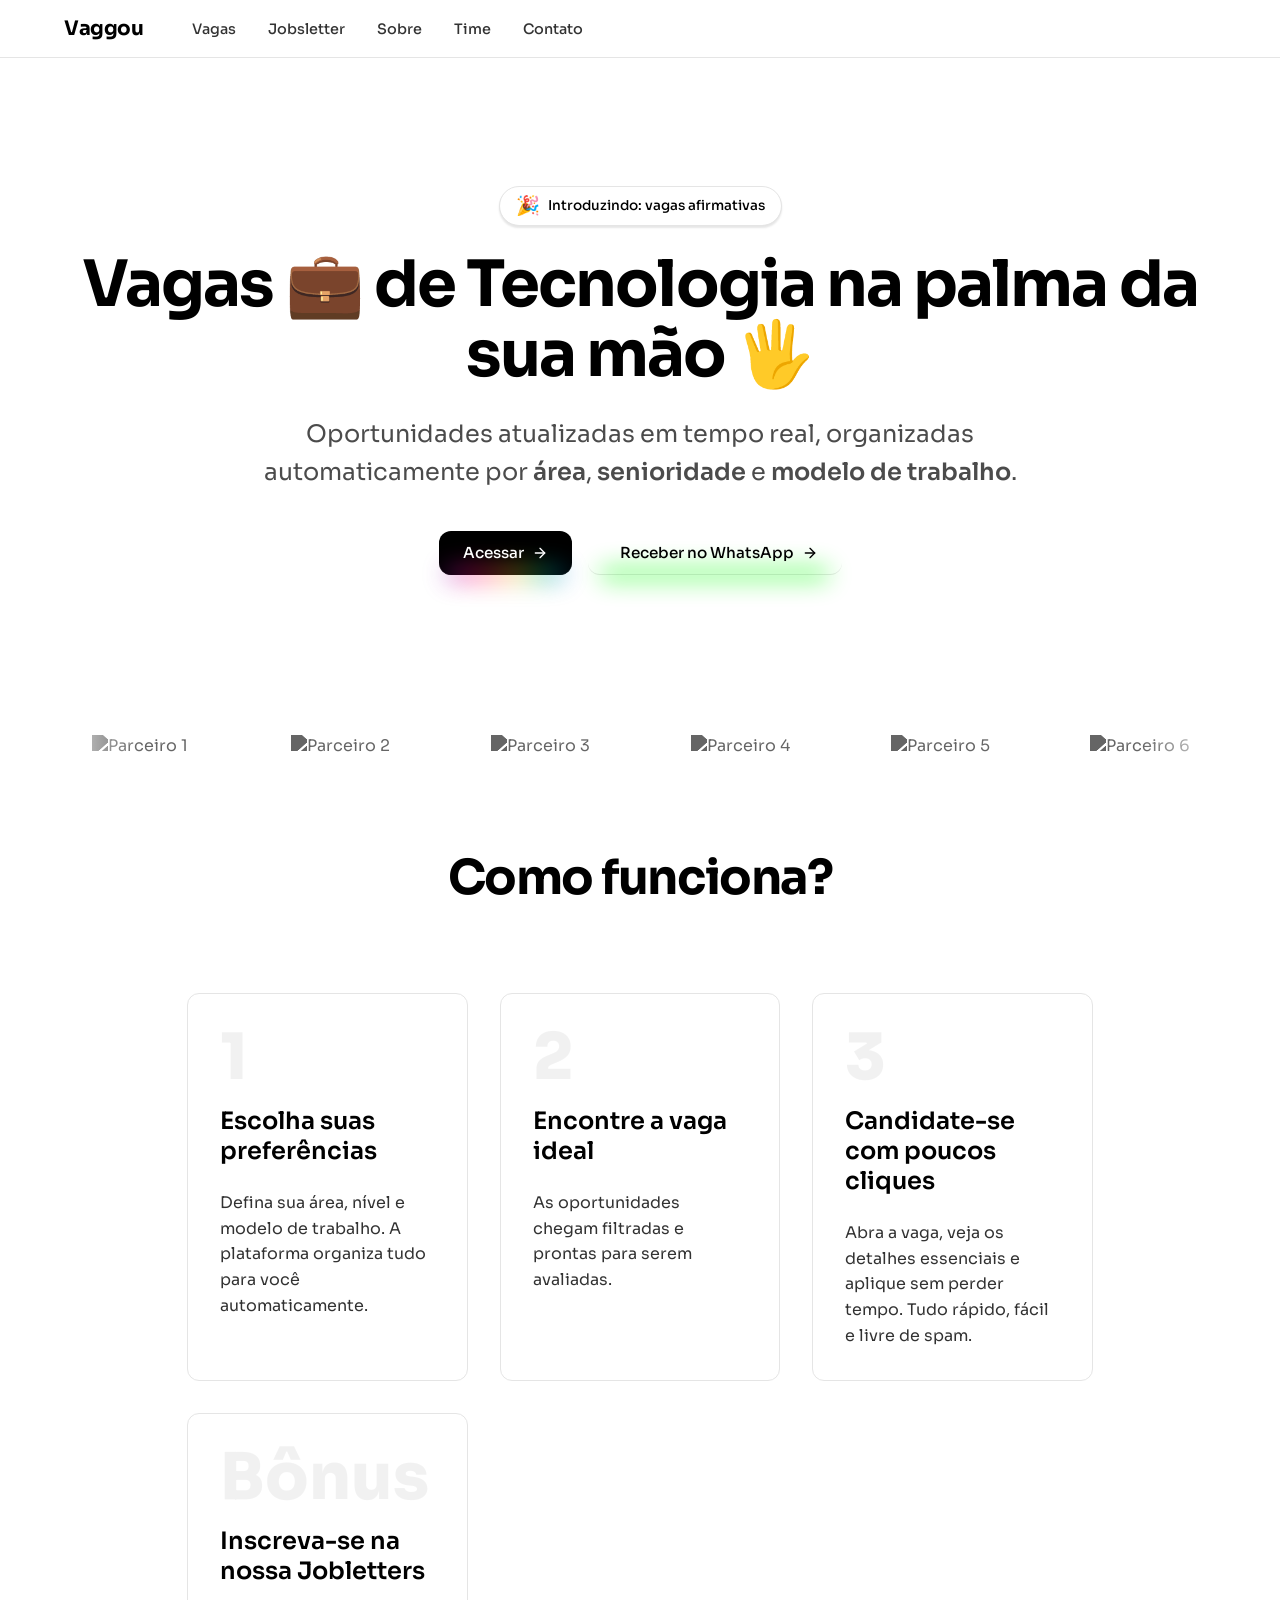
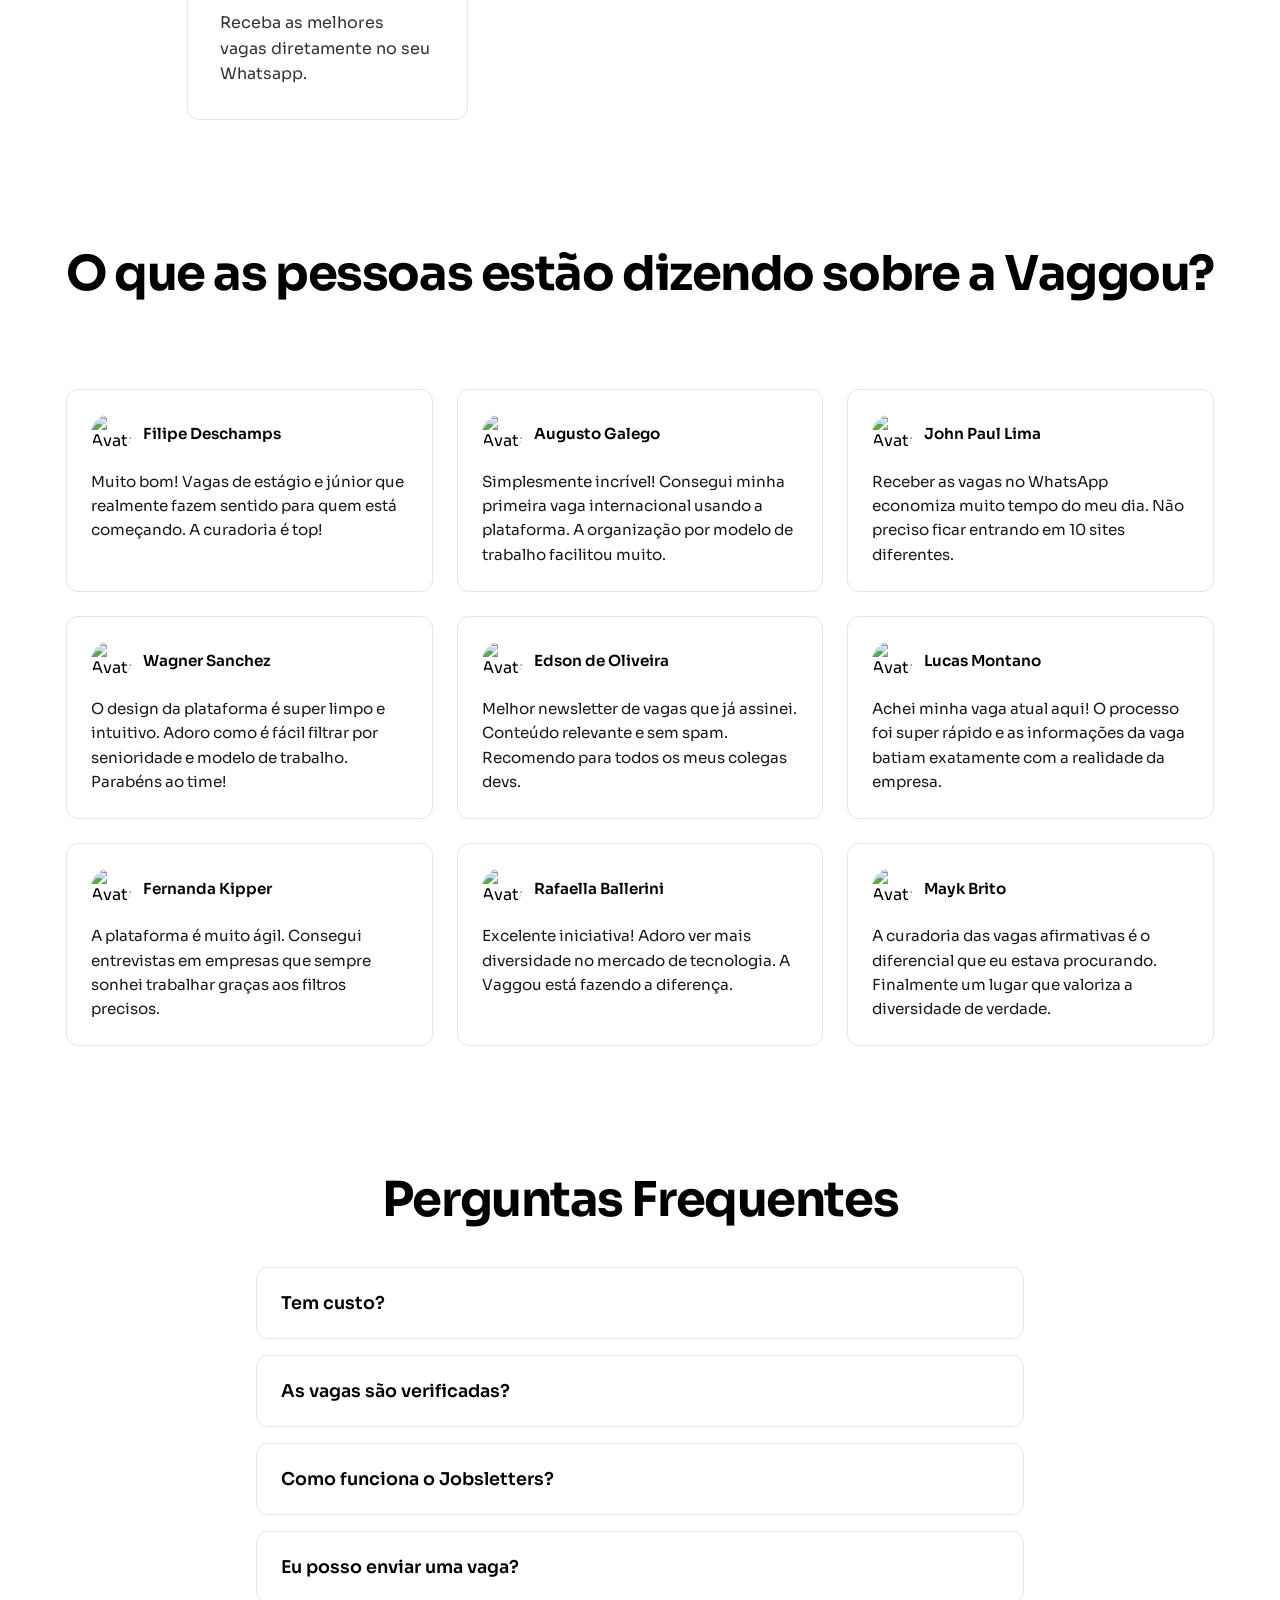
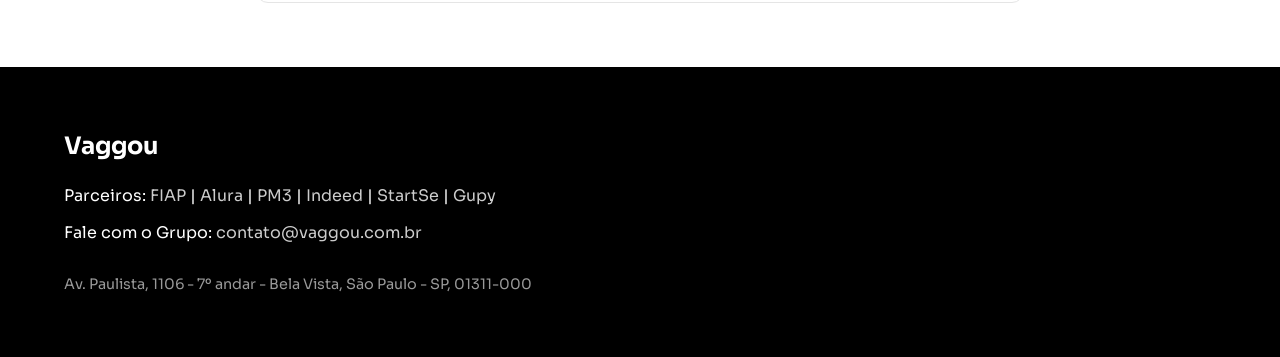
==== public/index.html @ 4462bf70 "Merge pull request #3 from matheusaudibert/main feat: site finalizado" ====
<!DOCTYPE html>
<html lang="pt-br">
<head>
  <meta charset="UTF-8">
  <meta name="viewport" content="width=device-width, initial-scale=1.0">
  <title>Vaggou</title>
  <link rel="icon" href="data:image/svg+xml,
  <svg xmlns='http://www.w3.org/2000/svg' viewBox='0 0 100 100'>
    <text y='.9em' font-size='90'>💼</text>
  </svg>">

  <meta name="description" content="Acompanhe as melhores vagas de tecnologia, filtradas e atualizadas diariamente.">
  <meta property="og:title" content="Vaggou" />
  <meta property="og:description" content="Acompanhe as melhores vagas de tecnologia, filtradas e atualizadas diariamente." />
  <meta property="og:image" content="https://i.postimg.cc/6p3ySKvh/preview.png" />
  <meta property="og:url" content="https://vaggou.vercel.app" />
  <meta property="og:type" content="website" />
  <meta name="twitter:card" content="summary_large_image">
  <meta name="twitter:title" content="Vaggou">
  <meta name="twitter:description" content="Acompanhe as melhores vagas de tecnologia, filtradas e atualizadas diariamente.">
  <meta name="twitter:image" content="https://i.postimg.cc/6p3ySKvh/preview.png">

  <link rel="preconnect" href="https://fonts.googleapis.com">
  <link rel="preconnect" href="https://fonts.gstatic.com" crossorigin>
  <link href="https://fonts.googleapis.com/css2?family=Inter:wght@400;500;600;700&display=swap" rel="stylesheet">
  <link href="https://fonts.googleapis.com/css2?family=Sora:wght@100..800&display=swap" rel="stylesheet">
  <script src="https://unpkg.com/@phosphor-icons/web"></script>
  <link rel="stylesheet" href="styles/style.css">
</head>
<body>

  <script>
    if (localStorage.getItem('theme') === 'dark') {
      document.body.classList.add('modo-escuro');
    }
  </script>

  <!-- NAV -->

  <nav>
    <div class="nav-esquerda">
      <div class="logo"><a href="index.html">Vaggou</a></div>
      <ul class="links-nav">
        <li><a href="pages/vagas.html">Vagas</a></li>
        <li><a href="pages/jobsletter.html">Jobsletter</a></li>
        <li><a href="pages/sobre.html">Sobre</a></li>
        <li><a href="pages/time.html">Time</a></li>
        <li><a href="pages/contato.html">Contato</a></li>
      </ul>
    </div>
    <div class="nav-direita">
      <a href="https://github.com/FIAP09/vaggou-global-solution" target="_blank" class="btn-icone-nav" aria-label="Repositório GitHub">
        <i class="ph ph-github-logo"></i>
      </a>
      <button class="btn-icone-nav" id="alternar-tema" aria-label="Alternar tema">
        <i class="ph ph-sun icone-sol" style="display: none;"></i>
        <i class="ph ph-moon icone-lua"></i>
      </button>
      <!-- Botão Menu Hambúrguer -->
      <button class="btn-icone-nav btn-menu-mobile" aria-label="Menu">
        <i class="ph ph-list"></i>
      </button>
    </div>
  </nav>

  <!-- HERO PRINCIPAL -->

  <section class="secao-hero">
    <div class="selo">
      <span class="emoji-confetti">🎉</span> Introduzindo: vagas afirmativas
    </div>
    <h1>Vagas 💼 de Tecnologia na palma da sua mão 🖐️</h1>
    <p class="subtitulo">
      Oportunidades atualizadas em tempo real, organizadas automaticamente por <span class="destaque">área</span>, <span class="destaque">senioridade</span> e <span class="destaque">modelo de trabalho</span>.
    </p>
    <div class="grupo-botoes">
      <a href="pages/vagas.html" class="botao botao-primario">
        Acessar
        <svg class="icone icone-seta" viewBox="0 0 24 24"><line x1="5" y1="12" x2="19" y2="12"></line><polyline points="12 5 19 12 12 19"></polyline></svg>
      </a>
      <a href="pages/jobsletter.html" class="botao botao-secundario">
        <i class="ph ph-whatsapp-logo"></i>
        Receber no WhatsApp 
        <svg class="icone icone-seta" viewBox="0 0 24 24"><line x1="5" y1="12" x2="19" y2="12"></line><polyline points="12 5 19 12 12 19"></polyline></svg>
      </a>
    </div>
  </section>

  <!-- PARCEIROS -->

  <section class="secao-parceiros">
    <div class="carousel-parceiros">
      <div class="track-parceiros">

        <!-- Imagens Originais -->

        <div class="slide-parceiro"><img src="https://alun.com.br/assets/img/logos/fiap.1750935836.svg" alt="Parceiro 1"></div>
        <div class="slide-parceiro"><img src="https://alun.com.br/assets/img/logos/alura.1750935836.svg" alt="Parceiro 2"></div>
        <div class="slide-parceiro"><img src="https://alun.com.br/assets/img/logos/pm3.1750935836.svg" alt="Parceiro 3"></div>
        <div class="slide-parceiro"><img src="https://upload.wikimedia.org/wikipedia/commons/thumb/f/fc/Indeed_logo.svg/2560px-Indeed_logo.svg.png" alt="Parceiro 4"></div>
        <div class="slide-parceiro"><img src="https://alun.com.br/assets/img/logos/startse.1758115370.svg" alt="Parceiro 5"></div>
        <div class="slide-parceiro"><img src="https://3299491.fs1.hubspotusercontent-na1.net/hubfs/3299491/logo-azul.svg" alt="Parceiro 6"></div>
        
        
        <!-- Duplicatas (Conjunto 1) -->

        <div class="slide-parceiro"><img src="https://alun.com.br/assets/img/logos/fiap.1750935836.svg" alt="Parceiro 1"></div>
        <div class="slide-parceiro"><img src="https://alun.com.br/assets/img/logos/alura.1750935836.svg" alt="Parceiro 2"></div>
        <div class="slide-parceiro"><img src="https://alun.com.br/assets/img/logos/pm3.1750935836.svg" alt="Parceiro 3"></div>
        <div class="slide-parceiro"><img src="https://upload.wikimedia.org/wikipedia/commons/thumb/f/fc/Indeed_logo.svg/2560px-Indeed_logo.svg.png" alt="Parceiro 4"></div>
        <div class="slide-parceiro"><img src="https://alun.com.br/assets/img/logos/startse.1758115370.svg" alt="Parceiro 5"></div>
        <div class="slide-parceiro"><img src="https://3299491.fs1.hubspotusercontent-na1.net/hubfs/3299491/logo-azul.svg" alt="Parceiro 6"></div>

        <!-- Duplicatas (Conjunto 2) -->

        <div class="slide-parceiro"><img src="https://alun.com.br/assets/img/logos/fiap.1750935836.svg" alt="Parceiro 1"></div>
        <div class="slide-parceiro"><img src="https://alun.com.br/assets/img/logos/alura.1750935836.svg" alt="Parceiro 2"></div>
        <div class="slide-parceiro"><img src="https://alun.com.br/assets/img/logos/pm3.1750935836.svg" alt="Parceiro 3"></div>
        <div class="slide-parceiro"><img src="https://upload.wikimedia.org/wikipedia/commons/thumb/f/fc/Indeed_logo.svg/2560px-Indeed_logo.svg.png" alt="Parceiro 4"></div>
        <div class="slide-parceiro"><img src="https://alun.com.br/assets/img/logos/startse.1758115370.svg" alt="Parceiro 5"></div>
        <div class="slide-parceiro"><img src="https://3299491.fs1.hubspotusercontent-na1.net/hubfs/3299491/logo-azul.svg" alt="Parceiro 6"></div>

      </div>
    </div>
  </section>

  <!-- COMO FUNCIONA -->

  <section class="secao-padrao">
    <h2>Como funciona?</h2>
    <div class="grid-funcionamento">
      <div class="card-funcionamento">
        <span class="passo-numero">1</span>
        <h3>Escolha suas preferências</h3>
        <p>Defina sua área, nível e modelo de trabalho. A plataforma organiza tudo para você automaticamente.</p>
      </div>
      <div class="card-funcionamento">
        <span class="passo-numero">2</span>
        <h3>Encontre a vaga ideal</h3>
        <p>As oportunidades chegam filtradas e prontas para serem avaliadas.</p>
      </div>
      <div class="card-funcionamento">
        <span class="passo-numero">3</span>
        <h3>Candidate-se com poucos cliques</h3>
        <p>Abra a vaga, veja os detalhes essenciais e aplique sem perder tempo. Tudo rápido, fácil e livre de spam.</p>
      </div>
      <div class="card-funcionamento">
        <span class="passo-numero">Bônus</span>
        <h3>Inscreva-se na nossa Jobletters</h3>
        <p>Receba as melhores vagas diretamente no seu Whatsapp.</p>
      </div>
    </div>
  </section>

  <!-- DEPOIMENTOS -->

  <section class="secao-padrao">
    <h2>O que as pessoas estão dizendo sobre a Vaggou?</h2>
    <div class="grid-depoimentos"> 

      <!-- Card 1 -->

      <div class="card-depoimento">
        <div class="cabecalho-card">
          <img src="https://filipedeschamps.com.br/avatar-big.png" alt="Avatar" class="avatar">
          <div class="info-usuario">
            <span class="nome-usuario">Filipe Deschamps</span>
          </div>
        </div>
        <p class="comentario">
          Muito bom! Vagas de estágio e júnior que realmente fazem sentido para quem está começando. A curadoria é top!
        </p>
      </div>

      <!-- Card 2 -->

      <div class="card-depoimento">
        <div class="cabecalho-card">
          <img src="https://media.licdn.com/dms/image/v2/D4D03AQFQ6mKNMXeZDw/profile-displayphoto-shrink_800_800/profile-displayphoto-shrink_800_800/0/1696588483568?e=1765411200&v=beta&t=B0p0ZR8LvFJbhog0cn1MtcvHJZZFz68sqX9NrykkwFk" alt="Avatar" class="avatar">
          <div class="info-usuario">
            <span class="nome-usuario">Augusto Galego</span>
          </div>
        </div>
        <p class="comentario">
          Simplesmente incrível! Consegui minha primeira vaga internacional usando a plataforma. A organização por modelo de trabalho facilitou muito.
        </p>
      </div>

      <!-- Card 3 -->

      <div class="card-depoimento">
        <div class="cabecalho-card">
          <img src="https://media.licdn.com/dms/image/v2/C4E03AQGtLlk_x1DEPQ/profile-displayphoto-shrink_800_800/profile-displayphoto-shrink_800_800/0/1517347049638?e=1765411200&v=beta&t=QDMGHLvIvxwzGQEm6ye8Xa30F7A7XdDtJO0c0R6k100" alt="Avatar" class="avatar">
          <div class="info-usuario">
            <span class="nome-usuario">John Paul Lima</span>
          </div>
        </div>
        <p class="comentario">
          Receber as vagas no WhatsApp economiza muito tempo do meu dia. Não preciso ficar entrando em 10 sites diferentes.
        </p>
      </div>

      <!-- Card 4 -->

      <div class="card-depoimento">
        <div class="cabecalho-card">
          <img src="https://media.licdn.com/dms/image/v2/D4D03AQEzeMUVZUIfIA/profile-displayphoto-shrink_800_800/profile-displayphoto-shrink_800_800/0/1670442347409?e=1765411200&v=beta&t=3a-6yzpbHrilE7FIKbuzyOndVB2vX2WtweqHM4HY_LE" alt="Avatar" class="avatar">
          <div class="info-usuario">
            <span class="nome-usuario">Wagner Sanchez</span>
          </div>
        </div>
        <p class="comentario">
          O design da plataforma é super limpo e intuitivo. Adoro como é fácil filtrar por senioridade e modelo de trabalho. Parabéns ao time!
        </p>
      </div>

      <!-- Card 5 -->

      <div class="card-depoimento">
        <div class="cabecalho-card">
          <img src="https://media.licdn.com/dms/image/v2/D4D03AQGIv11o39y0Jw/profile-displayphoto-shrink_800_800/B4DZRkfVd.HkAc-/0/1736852724391?e=1765411200&v=beta&t=FtXbSxHtqTWK4fmlzYl9YSC935uSchHMOnY--BYHMU8" alt="Avatar" class="avatar">
          <div class="info-usuario">
            <span class="nome-usuario">Edson de Oliveira</span>
          </div>
        </div>
        <p class="comentario">
          Melhor newsletter de vagas que já assinei. Conteúdo relevante e sem spam. Recomendo para todos os meus colegas devs.
        </p>
      </div>

      <!-- Card 6 -->

      <div class="card-depoimento">
        <div class="cabecalho-card">
          <img src="https://media.licdn.com/dms/image/v2/C4D03AQGLJF2FkDxn8Q/profile-displayphoto-shrink_800_800/profile-displayphoto-shrink_800_800/0/1584616292816?e=1765411200&v=beta&t=jEbTnk6hc5iotrM9u0k5AR5TkOSDTKB2dhuXdpKsDTI" alt="Avatar" class="avatar">
          <div class="info-usuario">
            <span class="nome-usuario">Lucas Montano</span>
          </div>
        </div>
        <p class="comentario">
          Achei minha vaga atual aqui! O processo foi super rápido e as informações da vaga batiam exatamente com a realidade da empresa.
        </p>
      </div>

      <!-- Card 7 -->

      <div class="card-depoimento">
        <div class="cabecalho-card">
          <img src="https://media.licdn.com/dms/image/v2/D4D03AQGSaZxn0q7DAw/profile-displayphoto-crop_800_800/B4DZf0VPp.GsAU-/0/1752150899995?e=1765411200&v=beta&t=GTHfdotQKDrKqwIz-h3M6B7vgaM6b1iqhIq3F6DnaOo" alt="Avatar" class="avatar">
          <div class="info-usuario">
            <span class="nome-usuario">Fernanda Kipper</span>
          </div>
        </div>
        <p class="comentario">
          A plataforma é muito ágil. Consegui entrevistas em empresas que sempre sonhei trabalhar graças aos filtros precisos.
        </p>
      </div>

      <!-- Card 8 -->

      <div class="card-depoimento">
        <div class="cabecalho-card">
          <img src="https://media.licdn.com/dms/image/v2/D4D03AQGynxuCBSumxA/profile-displayphoto-shrink_800_800/profile-displayphoto-shrink_800_800/0/1702751510625?e=1765411200&v=beta&t=DjbSFHzDXhMUuG3qBnxvrDQKnGlITnvlGQffc0vO_8Q" alt="Avatar" class="avatar">
          <div class="info-usuario">
            <span class="nome-usuario">Rafaella Ballerini</span>
          </div>
        </div>
        <p class="comentario">
          Excelente iniciativa! Adoro ver mais diversidade no mercado de tecnologia. A Vaggou está fazendo a diferença.
        </p>
      </div>

      <!-- Card 9 -->

      <div class="card-depoimento">
        <div class="cabecalho-card">
          <img src="https://media.licdn.com/dms/image/v2/D4D03AQHVKX4vxLAnvg/profile-displayphoto-shrink_800_800/profile-displayphoto-shrink_800_800/0/1664719241651?e=1765411200&v=beta&t=DIhzgTXnfmetUsE9TdiMrMaUUYP-RTbKbH-SNIac_n8" alt="Avatar" class="avatar">
          <div class="info-usuario">
            <span class="nome-usuario">Mayk Brito</span>
          </div>
        </div>
        <p class="comentario">
          A curadoria das vagas afirmativas é o diferencial que eu estava procurando. Finalmente um lugar que valoriza a diversidade de verdade.
        </p>
      </div>

    </div>
  </section>

  <!-- FAQ -->

  <section class="secao-faq">
    <h2>Perguntas Frequentes</h2>
    <div class="faq-container">
      
      <div class="faq-item">
        <button class="faq-pergunta">
          Tem custo?
          <i class="ph ph-caret-down"></i>
        </button>
        <div class="faq-resposta">
          <p>Não! A Vaggou é totalmente gratuita para candidatos. Nossa missão é conectar talentos às melhores oportunidades sem barreiras financeiras.</p>
        </div>
      </div>

      <div class="faq-item">
        <button class="faq-pergunta">
          As vagas são verificadas?
          <i class="ph ph-caret-down"></i>
        </button>
        <div class="faq-resposta">
          <p>Sim. Nossa equipe e algoritmos verificam a veracidade das empresas e das oportunidades para garantir um ambiente seguro e livre de golpes.</p>
        </div>
      </div>

      <div class="faq-item">
        <button class="faq-pergunta">
          Como funciona o Jobsletters?
          <i class="ph ph-caret-down"></i>
        </button>
        <div class="faq-resposta">
          <p>Você cadastra seu WhatsApp, define suas preferências (área, senioridade, modelo de trabalho e ações afirmativas) e nós enviamos uma curadoria diária apenas com as vagas que fazem sentido para você.</p>
        </div>
      </div>

      <div class="faq-item">
        <button class="faq-pergunta">
          Eu posso enviar uma vaga?
          <i class="ph ph-caret-down"></i>
        </button>
        <div class="faq-resposta">
          <p>Ainda não! Nosso time está trabalhando para implementar essa funcionalidade em breve.</p>
        </div>
      </div>

    </div>
  </section>

  <!-- FOOTER -->

  <footer>
    <div class="footer-content">
      <div class="footer-logo">Vaggou</div>
      <div class="footer-links">
        Parceiros: <a href="https://www.fiap.com.br/">FIAP</a> | <a href="https://www.alura.com.br/">Alura</a>  | <a href="https://pm3.com.br/">PM3</a> | <a href="https://br.indeed.com/">Indeed</a> | <a href="https://www.startse.com/">StartSe</a> | <a href="https://www.gupy.io/">Gupy</a>
      </div>
      <div class="footer-contact">
        Fale com o Grupo: <a href="mailto:contato@vaggou.com.br">contato@vaggou.com.br</a>
      </div>
      <div class="footer-address">
        Av. Paulista, 1106 - 7º andar - Bela Vista, São Paulo - SP, 01311-000
      </div>
    </div>
  </footer>

  <script src="scripts/dark.js"></script>
  <script src="scripts/menu-hamburguer.js"></script>
</body>
</html>
---- public/styles/style.css ----
/* =========================================
   1. GLOBAIS (VARIÁVEIS, RESET, TIPOGRAFIA, CURSOR)
   ========================================= */
:root {
  /* Cores do tema claro (padrão) */
  --bg-color: #ffffff;
  --text-color: #000000;
  --button-bg: #000000;
  --button-text: #ffffff;
  --border-color: #e5e5e5;
  --secondary-bg: #f5f5f5;
  /* Gradientes para efeitos visuais */
  --gradient-rainbow: linear-gradient(90deg, #7928CA, #FF0080, #FF4D4D, #F9CB28, #00C16A, #0070F3);
  --gradient-green: linear-gradient(90deg, #0cff0c, #0cff0c, #0cff0c, #0cff0c, #0cff0c, #0cff0c);
}

/* Cores do tema escuro */
body.modo-escuro {
  --bg-color: #0a0a0a;
  --text-color: #ffffff;
  --button-bg: #ffffff;
  --button-text: #000000;
  --border-color: #333333;
  --secondary-bg: #1a1a1a;
}

/* Reset básico */
* {
  margin: 0;
  padding: 0;
  box-sizing: border-box;
  font-family: 'Sora', sans-serif;
}

body {
  background-color: var(--bg-color);
  color: var(--text-color);
  transition: background-color 0.3s ease, color 0.3s ease;
  min-height: 100vh;
  display: flex;
  flex-direction: column;
}

/* Tipografia */
h1 {
  cursor: default;
  font-size: clamp(2.5rem, 5vw, 5rem);
  line-height: 1.1;
  font-weight: 700;
  letter-spacing: -0.03em;
  margin-bottom: 1.5rem;
}

h2 {
  cursor: default;
  font-size: clamp(2rem, 4vw, 3rem);
  line-height: 1.1;
  font-weight: 700;
  letter-spacing: -0.03em;
  margin-bottom: 2.5rem;
}

p.subtitulo {
  font-size: clamp(1rem, 2vw, 1.5rem);
  line-height: 1.6;
  color: var(--text-color);
  opacity: 0.7;
  max-width: 800px;
  margin: 0 auto;
  margin-bottom: 2.5rem;
}

/* Inputs específicos */
input#email, 
input#whatsapp {
  cursor: text;
}

/* Utilitários */
.destaque {
  font-weight: 600;
  color: var(--text-color);
}

.icone {
  width: 20px;
  height: 20px;
  fill: none;
  stroke: currentColor;
  stroke-width: 2;
  stroke-linecap: round;
  stroke-linejoin: round;
}

.ph {
  font-size: 20px;
}

/* =========================================
   2. COMPONENTES GERAIS (NAV, FOOTER, BOTÕES)
   ========================================= */
/* NAV */
nav {
  display: flex;
  justify-content: space-between;
  align-items: center;
  padding: 1rem 5%;
  position: sticky; 
  top: 0;
  border-bottom: 1px solid var(--border-color);
  background-color: rgba(var(--bg-color), 0.5);
  backdrop-filter: blur(15px);
  z-index: 1000;
}

/* Classe para link ativo na navegação */
.ativo {
  font-weight: 600;
  opacity: 1 !important;
}

.nav-esquerda {
  display: flex;
  align-items: center;
  gap: 3rem;
}

.logo {
  font-weight: 700;
  font-size: 1.25rem;
  letter-spacing: -0.02em;
  display: flex;
  align-items: center;
  gap: 0.5rem;
}

.logo a {
  text-decoration: none;
  color: var(--text-color);
}

.links-nav {
  display: flex;
  gap: 2rem;
  list-style: none;
}

.links-nav a {
  text-decoration: none;
  color: var(--text-color);
  font-size: 0.9rem;
  font-weight: 500;
  opacity: 0.8;
  transition: opacity 0.2s;
}

.links-nav a:hover {
  opacity: 1;
}

.nav-direita {
  display: flex;
  align-items: center;
  gap: 1rem;
}

.btn-icone-nav {
  background: none;
  color: var(--text-color);
  padding: 0.5em;
  border: none;
  border-radius: 6px;
  cursor: pointer;
  display: flex;
  align-items: center;
  justify-content: center;
  transition: background-color 0.2s;
  text-decoration: none;
}

.btn-icone-nav:hover {
  background-color: var(--secondary-bg);
}

.btn-menu-mobile {
  display: none; /* Oculto por padrão em desktop */
}

.icone-sol, .icone-lua {
  font-size: 1.2rem;
}

/* FOOTER */
footer {
  background-color: #000000;
  color: #ffffff;
  padding: 4rem 5%;
  text-align: left;
  margin-top: auto;
  cursor: default;
}

.footer-content {
  max-width: 1200px;
  margin: 0 auto;
  display: flex;
  flex-direction: column;
  gap: 1rem;
}

.footer-logo {
  font-weight: 700;
  font-size: 1.5rem;
  margin-bottom: 0.5rem;
}

.footer-links a,
.footer-contact a {
  color: #ffffff;
  text-decoration: none;
  opacity: 0.8;
  transition: opacity 0.2s;
}

.footer-links a:hover,
.footer-contact a:hover {
  opacity: 1;
  text-decoration: underline;
}

.footer-address {
  font-size: 0.9rem;
  opacity: 0.6;
  margin-top: 1rem;
}

/* BOTÕES */
.grupo-botoes {
  display: flex;
  gap: 1rem;
  flex-wrap: wrap;
  justify-content: center;
}

.botao {
  padding: 0.75rem 1.5rem;
  border-radius: 12px;
  font-weight: 500;
  font-size: 0.95rem;
  cursor: pointer;
  transition: transform 0.1s ease;
  text-decoration: none;
  display: inline-flex;
  align-items: center;
  gap: 0.5rem;
  position: relative;
  z-index: 1;
}

.botao:hover::before {
  opacity: 0.9;
}

.botao:active {
  transform: scale(0.98);
}

/* Botão com gradiente arco-íris */
.botao-primario {
  background-color: var(--button-bg);
  color: var(--button-text);
  border: none;
  border-bottom: 1px solid var(--button-bg);
}

.botao-primario::before {
  content: '';
  position: absolute;
  bottom: -6px;
  left: 5%;
  width: 90%;
  height: 12px;
  background: var(--gradient-rainbow);
  filter: blur(12px);
  z-index: -1;
  opacity: 0.6;
  transition: opacity 0.3s ease;
  border-radius: 10px;
}

/* Botão com gradiente verde */
.botao-secundario {
  background-color: var(--bg-color);
  color: var(--text-color);
  border: none;
  border-bottom: 1px solid var(--border-color);
}

.botao-secundario:hover {
  background-color: var(--secondary-bg);
}

.botao-secundario::before {
  content: '';
  position: absolute;
  bottom: -6px;
  left: 5%;
  width: 90%;
  height: 12px;
  background: var(--gradient-green);
  filter: blur(12px);
  z-index: -1;
  opacity: 0.6;
  transition: opacity 0.3s ease;
  border-radius: 10px;
}

.icone-seta {
  width: 16px;
  height: 16px;
  transition: transform 0.2s ease;
}

.selo:hover .icone-seta,
.botao:hover .icone-seta {
  transform: translateX(4px);
}

/* =========================================
   3. PÁGINA: INDEX.HTML
   ========================================= */
/* HERO */
.secao-hero {
  flex: 1;
  display: flex;
  flex-direction: column;
  align-items: center;
  justify-content: center;
  text-align: center;
  padding: 8rem 1rem;
  max-width: 1200px;
  margin: 0 auto;
}

/* Selo de novidade */
.selo {
  padding: 0.4rem 1rem;
  border-radius: 50px;
  font-size: 0.85rem;
  font-weight: 500;
  margin-bottom: 1.5rem;
  border: 1px solid var(--border-color);
  box-shadow : 0 2px 2px rgba(0, 0, 0, 0.1);
  transition: background-color 0.2s;
  display: inline-flex;
  align-items: center;
  gap: 0.5rem;
  position: relative;
  background: var(--bg-color);
  background-clip: padding-box;
  z-index: 1;
}

.selo:hover {
  background-color: var(--secondary-bg);
  cursor: default;
}

.emoji-confetti {
  font-size: 1.2rem;
}

/* PARCEIROS (Carrossel Infinito) */
.secao-parceiros {
  padding: 2rem 1rem;
  width: 100%;
  overflow: hidden;
  margin: 0 auto;
  max-width: 100%;
  display: flex;
  justify-content: center;
}

.carousel-parceiros {
  width: 100%;
  max-width: 1200px;
  overflow: hidden;
  position: relative;
  margin: 0 auto;
}

/* Efeito de fade nas laterais do carrossel */
.carousel-parceiros::before,
.carousel-parceiros::after {
  content: "";
  position: absolute;
  top: 0;
  width: 100px;
  height: 100%;
  z-index: 2;
  pointer-events: none;
}

.carousel-parceiros::before {
  left: 0;
  background: linear-gradient(to right, var(--bg-color), transparent);
}

.carousel-parceiros::after {
  right: 0;
  background: linear-gradient(to left, var(--bg-color), transparent);
}

.track-parceiros {
  display: flex;
  animation: scroll 40s linear infinite;
}

.slide-parceiro {
  width: 200px;
  padding: 0 2rem;
  display: flex;
  align-items: center;
  justify-content: center;
  flex-shrink: 0;
}

/* Logos em escala de cinza por padrão */
.slide-parceiro img {
  max-width: 100%;
  height: auto;
  filter: grayscale(100%) brightness(0);
  opacity: 0.6;
  transition: filter 0.3s ease, opacity 0.3s ease;
  cursor: pointer;
}

.slide-parceiro img:hover {
  filter: grayscale(100%) brightness(0);
  opacity: 1;
}

/* Ajuste de logos para modo escuro */
body.modo-escuro .slide-parceiro img {
  filter: brightness(0) invert(1);
  opacity: 0.6;
}

body.modo-escuro .slide-parceiro img:hover {
  filter: brightness(0) invert(1);
  opacity: 1;
}

@keyframes scroll {
  0% { transform: translateX(0); }
  100% { transform: translateX(calc(-200px * 5)); }
}

/* SEÇÕES PADRÃO (COMO FUNCIONA / DEPOIMENTOS) */
.secao-padrao {
  cursor: default;
  flex: 1;
  display: flex;
  flex-direction: column;
  align-items: center;
  justify-content: center;
  text-align: center;
  padding: 4rem 1rem;
  max-width: 1200px;
  margin: 0 auto;
}

/* Grid de cards de funcionamento */
.grid-funcionamento {
  display: grid;
  grid-template-columns: repeat(auto-fit, minmax(280px, 1fr));
  gap: 2rem;
  width: 100%;
  margin-top: 3rem;
  text-align: left;
}

.card-funcionamento {
  background-color: var(--bg-color);
  border: 1px solid var(--border-color);
  border-radius: 12px;
  padding: 2rem;
  display: flex;
  flex-direction: column;
  gap: 1rem;
  transition: transform 0.2s ease;
}

.card-funcionamento:hover {
  transform: translateY(-5px);
  border-color: var(--text-color);
}

.card-funcionamento .passo-numero {
  font-size: 4rem;
  font-weight: 800;
  color: var(--border-color);
  line-height: 1;
  opacity: 0.5;
}

.card-funcionamento h3 {
  font-size: 1.5rem;
  font-weight: 600;
  margin-bottom: 0.5rem;
}

.card-funcionamento p {
  font-size: 1rem;
  line-height: 1.6;
  color: var(--text-color);
  opacity: 0.8;
}

/* Grid de depoimentos */
.grid-depoimentos {
  display: grid;
  grid-template-columns: repeat(auto-fit, minmax(300px, 1fr));
  gap: 1.5rem;
  width: 100%;
  margin-top: 3rem;
  text-align: left;
}

.card-depoimento {
  background-color: var(--bg-color);
  border: 1px solid var(--border-color);
  border-radius: 12px;
  padding: 1.5rem;
  transition: transform 0.2s ease, box-shadow 0.2s ease;
}

.card-depoimento:hover {
  transform: translateY(-2px);
  box-shadow: 0 4px 12px rgba(0, 0, 0, 0.05);
}

.cabecalho-card {
  display: flex;
  align-items: center;
  gap: 0.75rem;
  cursor: default;
  margin-bottom: 1rem;
}

.avatar {
  width: 40px;
  height: 40px;
  border-radius: 50%;
  object-fit: cover;
}

.info-usuario {
  display: flex;
  flex-direction: column;
}

.nome-usuario {
  font-weight: 600;
  font-size: 0.95rem;
  color: var(--text-color);
}

.comentario {
  font-size: 0.95rem;
  line-height: 1.6;
  color: var(--text-color);
  opacity: 0.9;
}

/* FAQ (Accordion) */
.secao-faq {
  padding: 4rem 1rem;
  max-width: 800px;
  margin: 0 auto;
  width: 100%;
}

.secao-faq h2 {
  text-align: center;
}

.faq-container {
  display: flex;
  flex-direction: column;
  gap: 1rem;
}

.faq-item {
  border: 1px solid var(--border-color);
  border-radius: 12px;
  overflow: hidden;
  background-color: var(--bg-color);
  transition: border-color 0.2s;
}

.faq-item:hover {
  border-color: var(--text-color);
}

.faq-pergunta {
  width: 100%;
  display: flex;
  justify-content: space-between;
  align-items: center;
  padding: 1.5rem;
  background: none;
  border: none;
  font-size: 1.1rem;
  font-weight: 600;
  color: var(--text-color);
  cursor: pointer;
  text-align: left;
}

.faq-pergunta i {
  transition: transform 0.3s ease;
}

.faq-item.ativo .faq-pergunta i {
  transform: rotate(180deg);
}

.faq-resposta {
  cursor: default;
  max-height: 0;
  overflow: hidden;
  transition: max-height 0.3s ease;
  padding: 0 1.5rem;
}

.faq-item.ativo .faq-resposta {
  padding-bottom: 1.5rem;
}

.faq-resposta p {
  font-size: 1rem;
  line-height: 1.6;
  color: var(--text-color);
  opacity: 0.8;
}

/* =========================================
   4. PÁGINA: VAGAS.HTML
   ========================================= */
/* Cabeçalho da página de vagas */
.cabecalho {
  align-items: center;
  cursor: default;
  text-align: center;
}

/* Container de filtros */
.filtros-container {
  display: flex;
  justify-content: center;
  gap: 1.5rem;
  margin-bottom: 3rem;
  flex-wrap: wrap;
}

.filtro-grupo {
  display: flex;
  flex-direction: column;
  gap: 0.5rem;
}

.filtro-grupo label {
  font-size: 0.9rem;
  font-weight: 600;
  color: var(--text-color);
}

.filtro-grupo select {
  padding: 0.6rem 1rem;
  border-radius: 8px;
  border: 1px solid var(--border-color);
  background-color: var(--bg-color);
  color: var(--text-color);
  font-size: 0.95rem;
  cursor: pointer;
  min-width: 200px;
}

.filtro-grupo select:focus {
  outline: 2px solid var(--text-color);
  border-color: transparent;
}

/* Grid de vagas */
.grid-vagas {
  display: grid;
  grid-template-columns: repeat(3, 1fr);
  gap: 1.5rem;
  width: 100%;
}

/* Card de vaga individual */
.card-vaga {
  background-color: var(--bg-color);
  border: 1px solid var(--border-color);
  border-radius: 12px;
  padding: 1.5rem;
  transition: transform 0.2s ease, border-color 0.2s ease, box-shadow 0.2s ease;
  cursor: pointer;
  display: flex;
  flex-direction: column;
  gap: 0.8rem;
  position: relative;
}

.card-vaga:hover {
  transform: translateY(-4px);
  border-color: var(--text-color);
  box-shadow: 0 8px 16px rgba(0, 0, 0, 0.08);
}

.card-vaga h3 {
  font-size: 1.2rem;
  font-weight: 600;
  margin-bottom: 0.2rem;
}

.card-vaga .empresa {
  font-size: 0.9rem;
  color: var(--text-color);
  opacity: 0.7;
  font-weight: 500;
}

.card-vaga .detalhes-resumo {
  display: flex;
  gap: 0.8rem;
  margin-top: auto;
  font-size: 0.85rem;
  flex-wrap: wrap;
}

.tag-info {
  background-color: var(--secondary-bg);
  padding: 0.3rem 0.6rem;
  border-radius: 6px;
  font-weight: 500;
  display: flex;
  align-items: center;
  gap: 0.3rem;
}

/* MODAL DE DETALHES DA VAGA */
.modal-overlay {
  position: fixed;
  top: 0;
  left: 0;
  width: 100%;
  height: 100%;
  background-color: rgba(0, 0, 0, 0.6);
  backdrop-filter: blur(4px);
  z-index: 2000;
  display: none; /* Oculto por padrão */
  justify-content: center;
  align-items: center;
  padding: 1rem;
  opacity: 0;
  transition: opacity 0.3s ease;
}

.modal-overlay.aberto {
  display: flex;
  opacity: 1;
}

.modal-content {
  background-color: var(--bg-color);
  width: 100%;
  max-width: 600px;
  border-radius: 16px;
  padding: 2rem;
  position: relative;
  box-shadow: 0 10px 25px rgba(0, 0, 0, 0.2);
  border: 1px solid var(--border-color);
  max-height: 90vh;
  overflow-y: auto;
  transform: translateY(20px);
  transition: transform 0.3s ease;
}

.modal-overlay.aberto .modal-content {
  transform: translateY(0);
}

.fechar-modal {
  position: absolute;
  top: 1rem;
  right: 1rem;
  background: none;
  border: none;
  font-size: 2rem;
  color: var(--text-color);
  cursor: pointer;
  line-height: 1;
  opacity: 0.6;
  transition: opacity 0.2s;
}

.fechar-modal:hover {
  opacity: 1;
}

.modal-header {
  margin-bottom: 1.5rem;
  padding-right: 2rem;
}

.modal-header h2 {
  font-size: 1.8rem;
  margin-bottom: 0.5rem;
  text-align: left;
  cursor: default;
}

.modal-empresa {
  font-size: 1.1rem;
  opacity: 0.8;
  font-weight: 500;
  cursor: default;
}

.modal-tags {
  display: flex;
  flex-wrap: wrap;
  gap: 0.5rem;
  cursor: default;
  margin-bottom: 1.5rem;
}

.tag-skill {
  background-color: var(--secondary-bg);
  border: 1px solid var(--border-color);
  padding: 0.3rem 0.8rem;
  cursor: default;
  border-radius: 20px;
  font-size: 0.85rem;
}

.modal-info-grid {
  display: grid;
  grid-template-columns: repeat(3, 1fr);
  gap: 1rem;
  margin-bottom: 2rem;
  background-color: var(--secondary-bg);
  padding: 1rem;
  border-radius: 12px;
}

.info-item {
  display: flex;
  flex-direction: column;
  align-items: center;
  gap: 0.3rem;
  text-align: center;
  font-size: 0.9rem;
  font-weight: 600;
  cursor: default;
}

.info-item i {
  font-size: 1.2rem;
  opacity: 0.7;
}

.modal-descricao {
  margin-bottom: 2rem;
  cursor: default;
}

.modal-descricao h3 {
  font-size: 1.2rem;
  margin-bottom: 0.8rem;
  cursor: default;
}

.modal-descricao p {
  line-height: 1.6;
  opacity: 0.9;
}

.full-width {
  width: 100%;
  justify-content: center;
}

/* =========================================
   5. PÁGINA: JOBSLETTER.HTML
   ========================================= */
/* Estilos para a seção de páginas internas */
.secao-paginas {
  padding: 4em 1rem;
  flex: 1;
  display: flex;
  flex-direction: column;
  justify-content: center;
  align-items: center;
  max-width: 1200px;
  margin: 0 auto;
  gap: 2rem;
}

/* Container principal do formulário */
.container-jobsletter {
  width: 100%;
  max-width: 700px;
  background-color: var(--bg-color);
  border: 1px solid var(--border-color);
  border-radius: 16px;
  padding: 2rem;
  box-shadow: 0 4px 20px rgba(0, 0, 0, 0.05);
}

/* Formulário */
.form-jobsletter {
  display: flex;
  flex-direction: column;
  gap: 1rem;
}

.form-row {
  display: flex;
  gap: 1rem;
}

.form-row .grupo-input {
  flex: 1;
}

/* Estilos dos inputs */
.grupo-input {
  display: flex;
  flex-direction: column;
  gap: 0.3rem;
}

.grupo-input label {
  font-weight: 600;
  font-size: 0.9rem;
  color: var(--text-color);
}

.obrigatorio {
  color: #FF4D4D;
  font-size: 0.8rem;
}

.grupo-input input,
.grupo-input select {
  padding: 0.6rem 0.8rem;
  border-radius: 8px;
  border: 1px solid var(--border-color);
  background-color: var(--bg-color);
  color: var(--text-color);
  font-family: 'Sora', sans-serif;
  font-size: 0.95rem;
  transition: border-color 0.2s;
  cursor: pointer;
}

.grupo-input input:focus,
.grupo-input select:focus {
  outline: none;
  border-color: var(--text-color);
}

/* =========================================
   6. PÁGINA: SOBRE.HTML
   ========================================= */

/* =========================================
   7. PÁGINA: TIME.HTML
   ========================================= */
/* Grid de membros da equipe */
.grid-time {
  display: grid;
  grid-template-columns: repeat(auto-fit, minmax(200px, 1fr));
  gap: 2rem;
  width: 100%;
  justify-content: center;
  margin-top: 2rem;
}

.card-membro {
  display: flex;
  flex-direction: column;
  align-items: center;
  text-align: center;
  cursor: pointer;
  gap: 1rem;
}

.foto-membro {
  width: 100%;
  aspect-ratio: 1/1;
  object-fit: cover;
  border-radius: 24px;
  background-color: var(--secondary-bg);
  transition: transform 0.3s ease;
  cursor: pointer;
}

.card-membro:hover .foto-membro {
  transform: scale(1.03);
}

.info-membro h3 {
  font-size: 1.1rem;
  font-weight: 600;
  margin-bottom: 0.2rem;
}

.info-membro span {
  font-size: 0.9rem;
  color: var(--text-color);
  opacity: 0.7;
}

/* =========================================
   8. PÁGINA: CONTATO.HTML
   ========================================= */
   
/* Estilização específica para textarea */
textarea {
  padding: 0.8rem;
  border-radius: 8px;
  border: 1px solid var(--border-color);
  background-color: var(--bg-color);
  color: var(--text-color);
  font-family: 'Sora', sans-serif;
  font-size: 0.95rem;
  transition: border-color 0.2s;
  resize: vertical;
  min-height: 120px;
}

textarea:focus {
  outline: none;
  border-color: var(--text-color);
}

.contador-caracteres {
  text-align: right;
  font-size: 0.8rem;
  color: var(--text-color);
  opacity: 0.6;
  margin-top: 0.2rem;
}/* =========================================
   9. RESPONSIVIDADE (FINAL DO ARQUIVO)
   ========================================= */

/* NAV & GERAL */
@media (max-width: 1024px) {
  .nav-esquerda {
    gap: 1.5rem;
  }
  .links-nav {
    gap: 1rem;
  }
  
  .grid-vagas {
    grid-template-columns: repeat(2, 1fr);
  }
}

@media (max-width: 768px) {

  nav {
    padding: 1rem;
  }

  .nav-esquerda {
    gap: 1rem;
  }

  .links-nav {
    display: none;
    position: absolute;
    top: 100%;
    left: 0;
    width: 100%;
    background-color: var(--bg-color);
    flex-direction: column;
    align-items: center;
    padding: 2rem;
    border-bottom: 1px solid var(--border-color);
    gap: 1.5rem;
    z-index: 999;
    box-shadow: 0 10px 20px rgba(0,0,0,0.1);
  }

  .links-nav.ativo {
    display: flex;
    animation: slideDown 0.3s ease forwards;
  }

  .btn-menu-mobile {
    display: flex;
  }

  /* Index Mobile */
  .secao-hero {
    padding: 4rem 1rem;
  }

  .secao-padrao {
    padding: 3rem 1rem;
  }

  .grid-funcionamento, .grid-depoimentos {
    grid-template-columns: 1fr;
  }

  .card-funcionamento, .card-depoimento {
    padding: 1.5rem;
  }

  /* Footer Mobile */
  .footer-content {
    text-align: center;
    align-items: center;
  }
  
  footer {
    text-align: center;
  }

  /* Jobsletter Mobile */
  .form-row {
    flex-direction: column;
    gap: 1rem;
  }
  
  .container-jobsletter {
    padding: 1.5rem;
  }
}

@media (max-width: 600px) {
  /* Vagas Grid Mobile */
  .grid-vagas {
    grid-template-columns: 1fr;
  }

  /* Modal Mobile */
  .modal-info-grid {
    grid-template-columns: 1fr;
    text-align: left;
    align-items: flex-start;
  }
  
  .info-item {
    flex-direction: row;
  }
}

@keyframes slideDown {
  from { opacity: 0; transform: translateY(-10px); }
  to { opacity: 1; transform: translateY(0); }
}
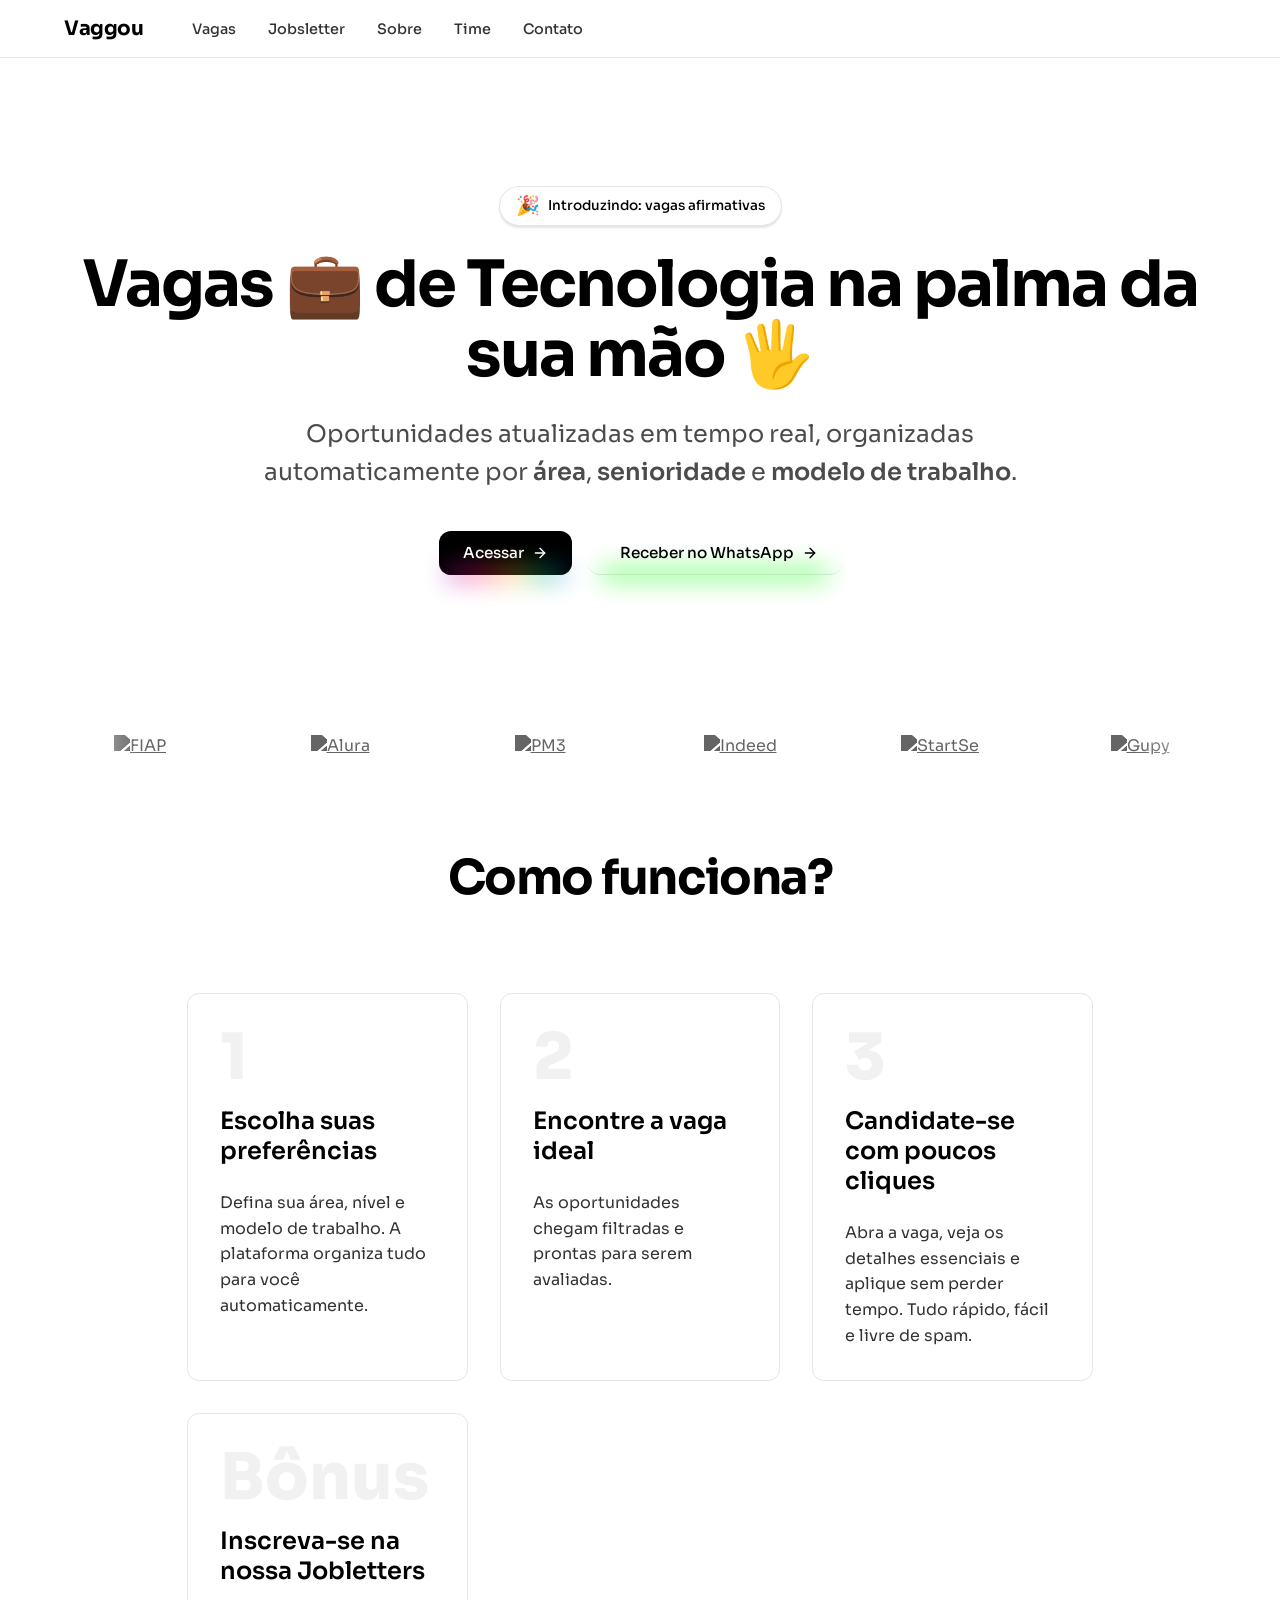
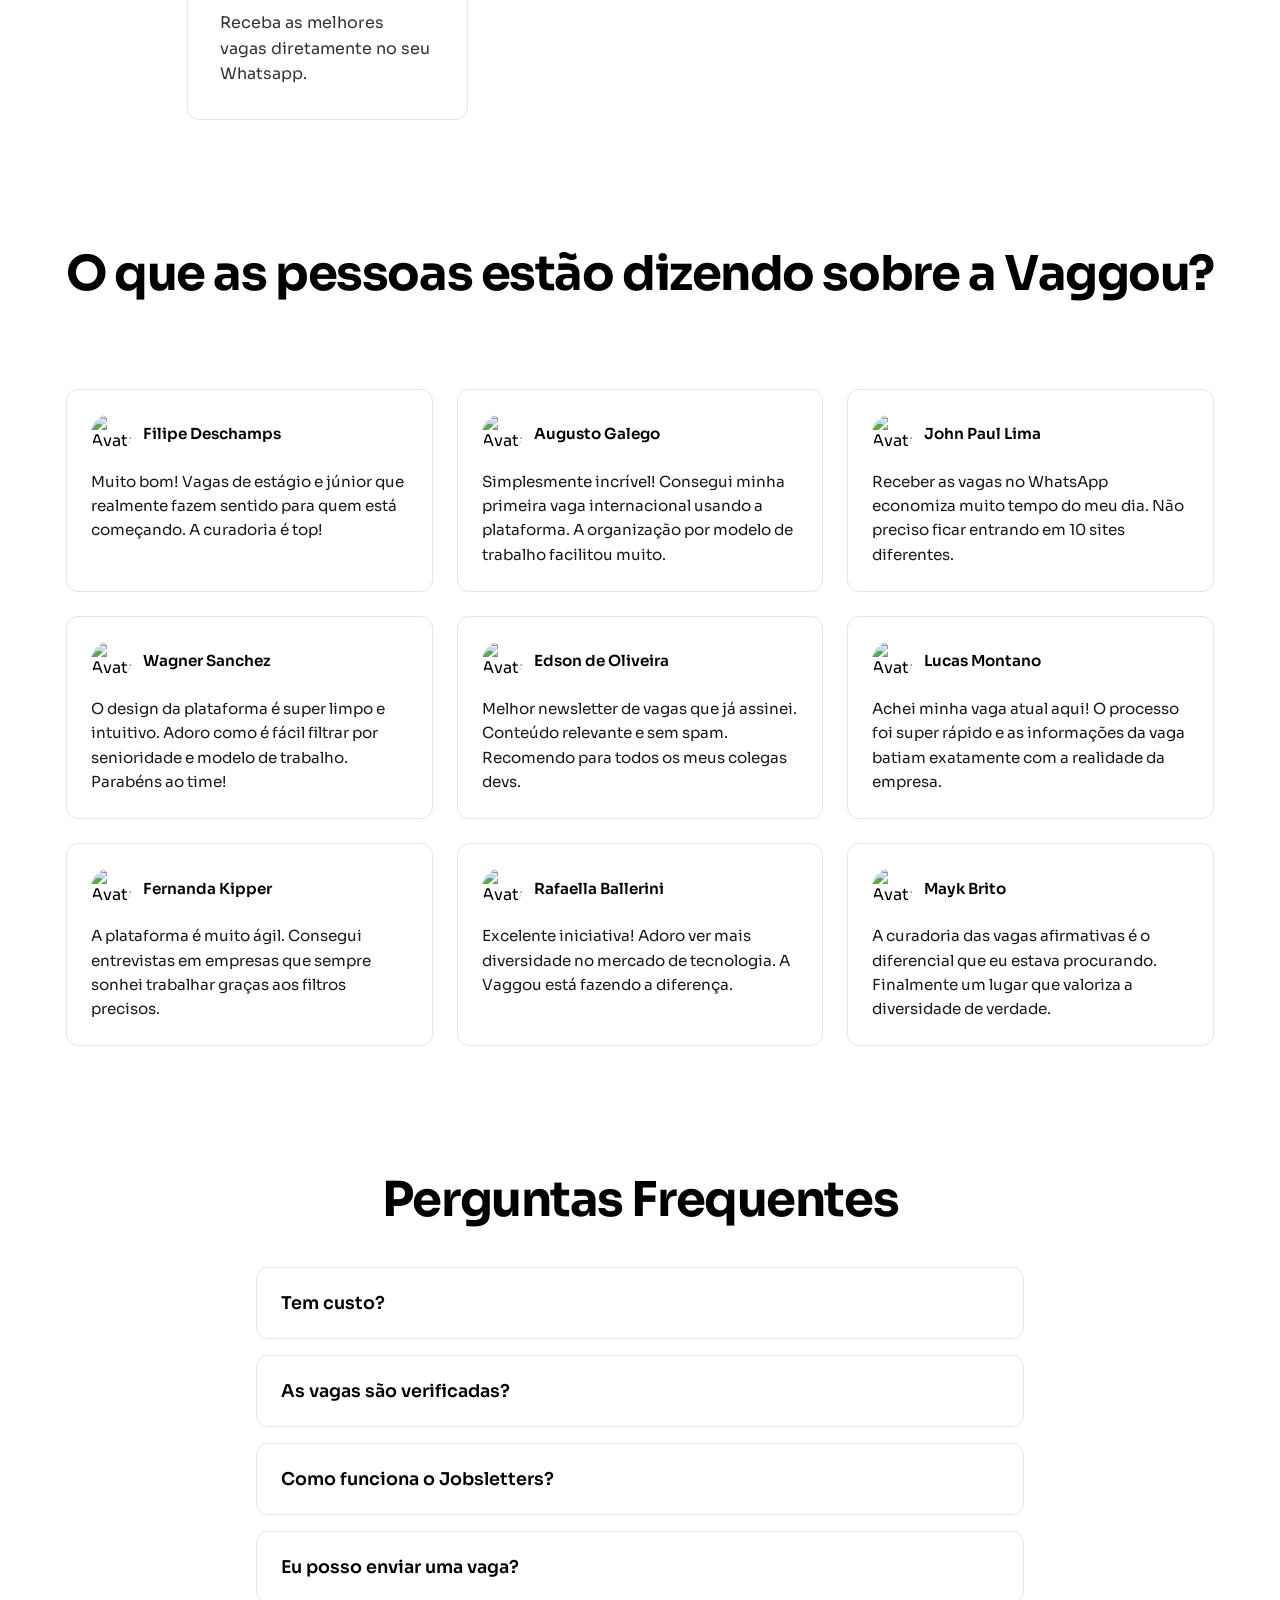
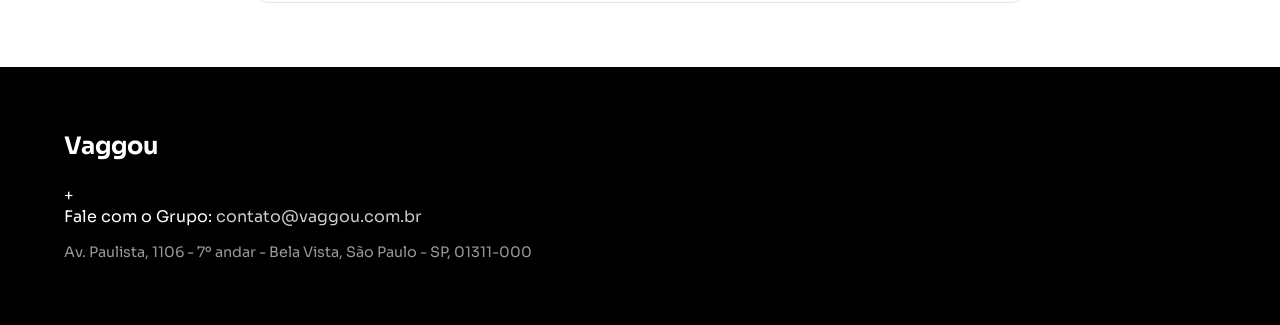
==== commit fc755cb9: "Merge pull request #4 from matheusaudibert/main feat: link no carrousel de parceiros" ====
--- a/public/index.html
+++ b/public/index.html
@@ -92,14 +92,120 @@
     <div class="carousel-parceiros">
       <div class="track-parceiros">
 
-        <!-- Imagens Originais -->
-
-        <div class="slide-parceiro"><img src="https://alun.com.br/assets/img/logos/fiap.1750935836.svg" alt="Parceiro 1"></div>
-        <div class="slide-parceiro"><img src="https://alun.com.br/assets/img/logos/alura.1750935836.svg" alt="Parceiro 2"></div>
-        <div class="slide-parceiro"><img src="https://alun.com.br/assets/img/logos/pm3.1750935836.svg" alt="Parceiro 3"></div>
-        <div class="slide-parceiro"><img src="https://upload.wikimedia.org/wikipedia/commons/thumb/f/fc/Indeed_logo.svg/2560px-Indeed_logo.svg.png" alt="Parceiro 4"></div>
-        <div class="slide-parceiro"><img src="https://alun.com.br/assets/img/logos/startse.1758115370.svg" alt="Parceiro 5"></div>
-        <div class="slide-parceiro"><img src="https://3299491.fs1.hubspotusercontent-na1.net/hubfs/3299491/logo-azul.svg" alt="Parceiro 6"></div>
+        <!-- Conjunto 1 -->
+
+        <div class="slide-parceiro">
+          <a href="https://www.fiap.com.br/" target="_blank">
+            <img src="https://alun.com.br/assets/img/logos/fiap.1750935836.svg" alt="FIAP">
+          </a>
+        </div>
+
+        <div class="slide-parceiro">
+          <a href="https://www.alura.com.br/" target="_blank">
+            <img src="https://alun.com.br/assets/img/logos/alura.1750935836.svg" alt="Alura">
+          </a>
+        </div>
+
+        <div class="slide-parceiro">
+          <a href="https://pm3.com.br/" target="_blank">
+            <img src="https://alun.com.br/assets/img/logos/pm3.1750935836.svg" alt="PM3">
+          </a>
+        </div>
+
+        <div class="slide-parceiro">
+          <a href="https://br.indeed.com/" target="_blank">
+            <img src="https://upload.wikimedia.org/wikipedia/commons/thumb/f/fc/Indeed_logo.svg/2560px-Indeed_logo.svg.png" alt="Indeed">
+          </a>
+        </div>
+
+        <div class="slide-parceiro">
+          <a href="https://www.startse.com/" target="_blank">
+            <img src="https://alun.com.br/assets/img/logos/startse.1758115370.svg" alt="StartSe">
+          </a>
+        </div>
+
+        <div class="slide-parceiro">
+          <a href="https://www.gupy.io/" target="_blank">
+            <img src="https://3299491.fs1.hubspotusercontent-na1.net/hubfs/3299491/logo-azul.svg" alt="Gupy">
+          </a>
+        </div>
+
+        <!-- Conjunto 2 -->
+
+        <div class="slide-parceiro">
+          <a href="https://www.fiap.com.br/" target="_blank">
+            <img src="https://alun.com.br/assets/img/logos/fiap.1750935836.svg" alt="FIAP">
+          </a>
+        </div>
+
+        <div class="slide-parceiro">
+          <a href="https://www.alura.com.br/" target="_blank">
+            <img src="https://alun.com.br/assets/img/logos/alura.1750935836.svg" alt="Alura">
+          </a>
+        </div>
+
+        <div class="slide-parceiro">
+          <a href="https://pm3.com.br/" target="_blank">
+            <img src="https://alun.com.br/assets/img/logos/pm3.1750935836.svg" alt="PM3">
+          </a>
+        </div>
+
+        <div class="slide-parceiro">
+          <a href="https://br.indeed.com/" target="_blank">
+            <img src="https://upload.wikimedia.org/wikipedia/commons/thumb/f/fc/Indeed_logo.svg/2560px-Indeed_logo.svg.png" alt="Indeed">
+          </a>
+        </div>
+
+        <div class="slide-parceiro">
+          <a href="https://www.startse.com/" target="_blank">
+            <img src="https://alun.com.br/assets/img/logos/startse.1758115370.svg" alt="StartSe">
+          </a>
+        </div>
+
+        <div class="slide-parceiro">
+          <a href="https://www.gupy.io/" target="_blank">
+            <img src="https://3299491.fs1.hubspotusercontent-na1.net/hubfs/3299491/logo-azul.svg" alt="Gupy">
+          </a>
+        </div>
+
+        <!-- Conjunto 3 -->
+
+        <div class="slide-parceiro">
+          <a href="https://www.fiap.com.br/" target="_blank">
+            <img src="https://alun.com.br/assets/img/logos/fiap.1750935836.svg" alt="FIAP">
+          </a>
+        </div>
+
+        <div class="slide-parceiro">
+          <a href="https://www.alura.com.br/" target="_blank">
+            <img src="https://alun.com.br/assets/img/logos/alura.1750935836.svg" alt="Alura">
+          </a>
+        </div>
+
+        <div class="slide-parceiro">
+          <a href="https://pm3.com.br/" target="_blank">
+            <img src="https://alun.com.br/assets/img/logos/pm3.1750935836.svg" alt="PM3">
+          </a>
+        </div>
+
+        <div class="slide-parceiro">
+          <a href="https://br.indeed.com/" target="_blank">
+            <img src="https://upload.wikimedia.org/wikipedia/commons/thumb/f/fc/Indeed_logo.svg/2560px-Indeed_logo.svg.png" alt="Indeed">
+          </a>
+        </div>
+
+        <div class="slide-parceiro">
+          <a href="https://www.startse.com/" target="_blank">
+            <img src="https://alun.com.br/assets/img/logos/startse.1758115370.svg" alt="StartSe">
+          </a>
+        </div>
+
+        <div class="slide-parceiro">
+          <a href="https://www.gupy.io/" target="_blank">
+            <img src="https://3299491.fs1.hubspotusercontent-na1.net/hubfs/3299491/logo-azul.svg" alt="Gupy">
+          </a>
+        </div>
+
         
         
         <!-- Duplicatas (Conjunto 1) -->
@@ -342,8 +448,8 @@
     <div class="footer-content">
       <div class="footer-logo">Vaggou</div>
       <div class="footer-links">
-        Parceiros: <a href="https://www.fiap.com.br/">FIAP</a> | <a href="https://www.alura.com.br/">Alura</a>  | <a href="https://pm3.com.br/">PM3</a> | <a href="https://br.indeed.com/">Indeed</a> | <a href="https://www.startse.com/">StartSe</a> | <a href="https://www.gupy.io/">Gupy</a>
-      </div>
+        
+        +
       <div class="footer-contact">
         Fale com o Grupo: <a href="mailto:contato@vaggou.com.br">contato@vaggou.com.br</a>
       </div>
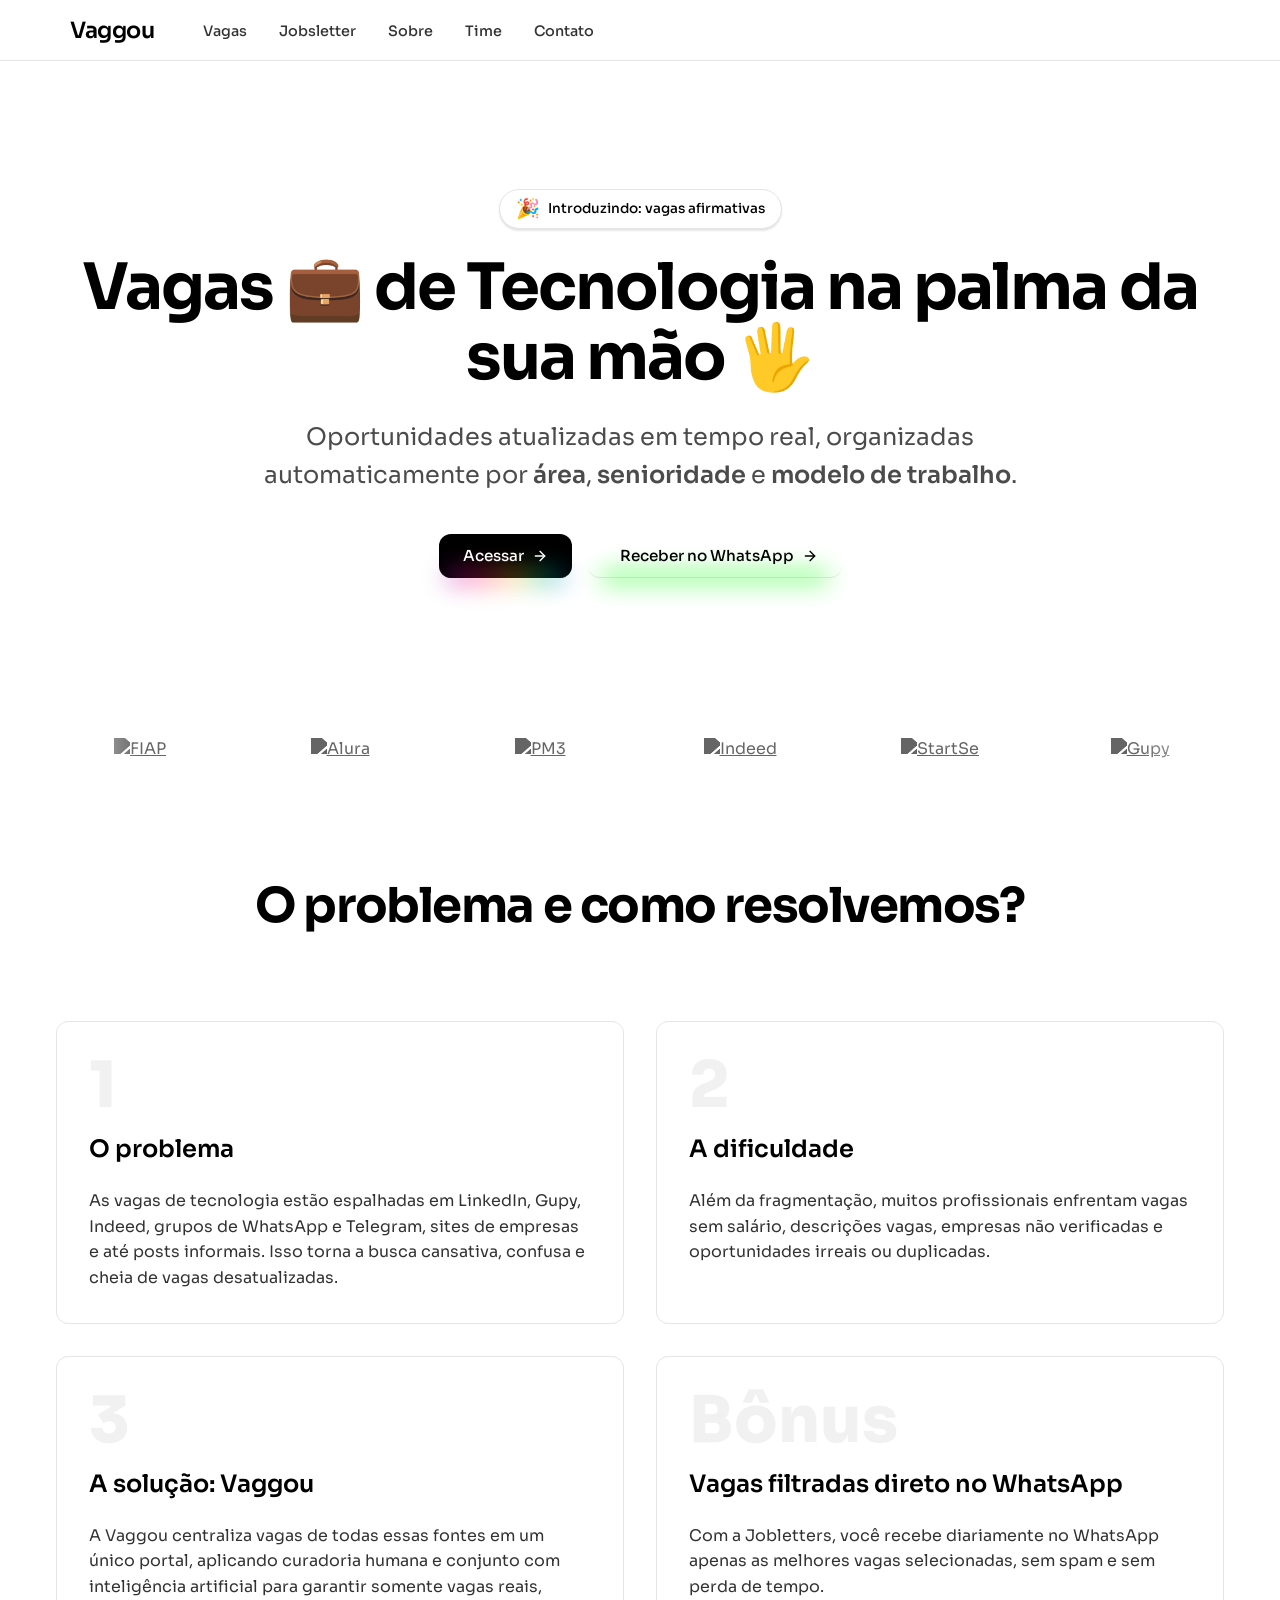
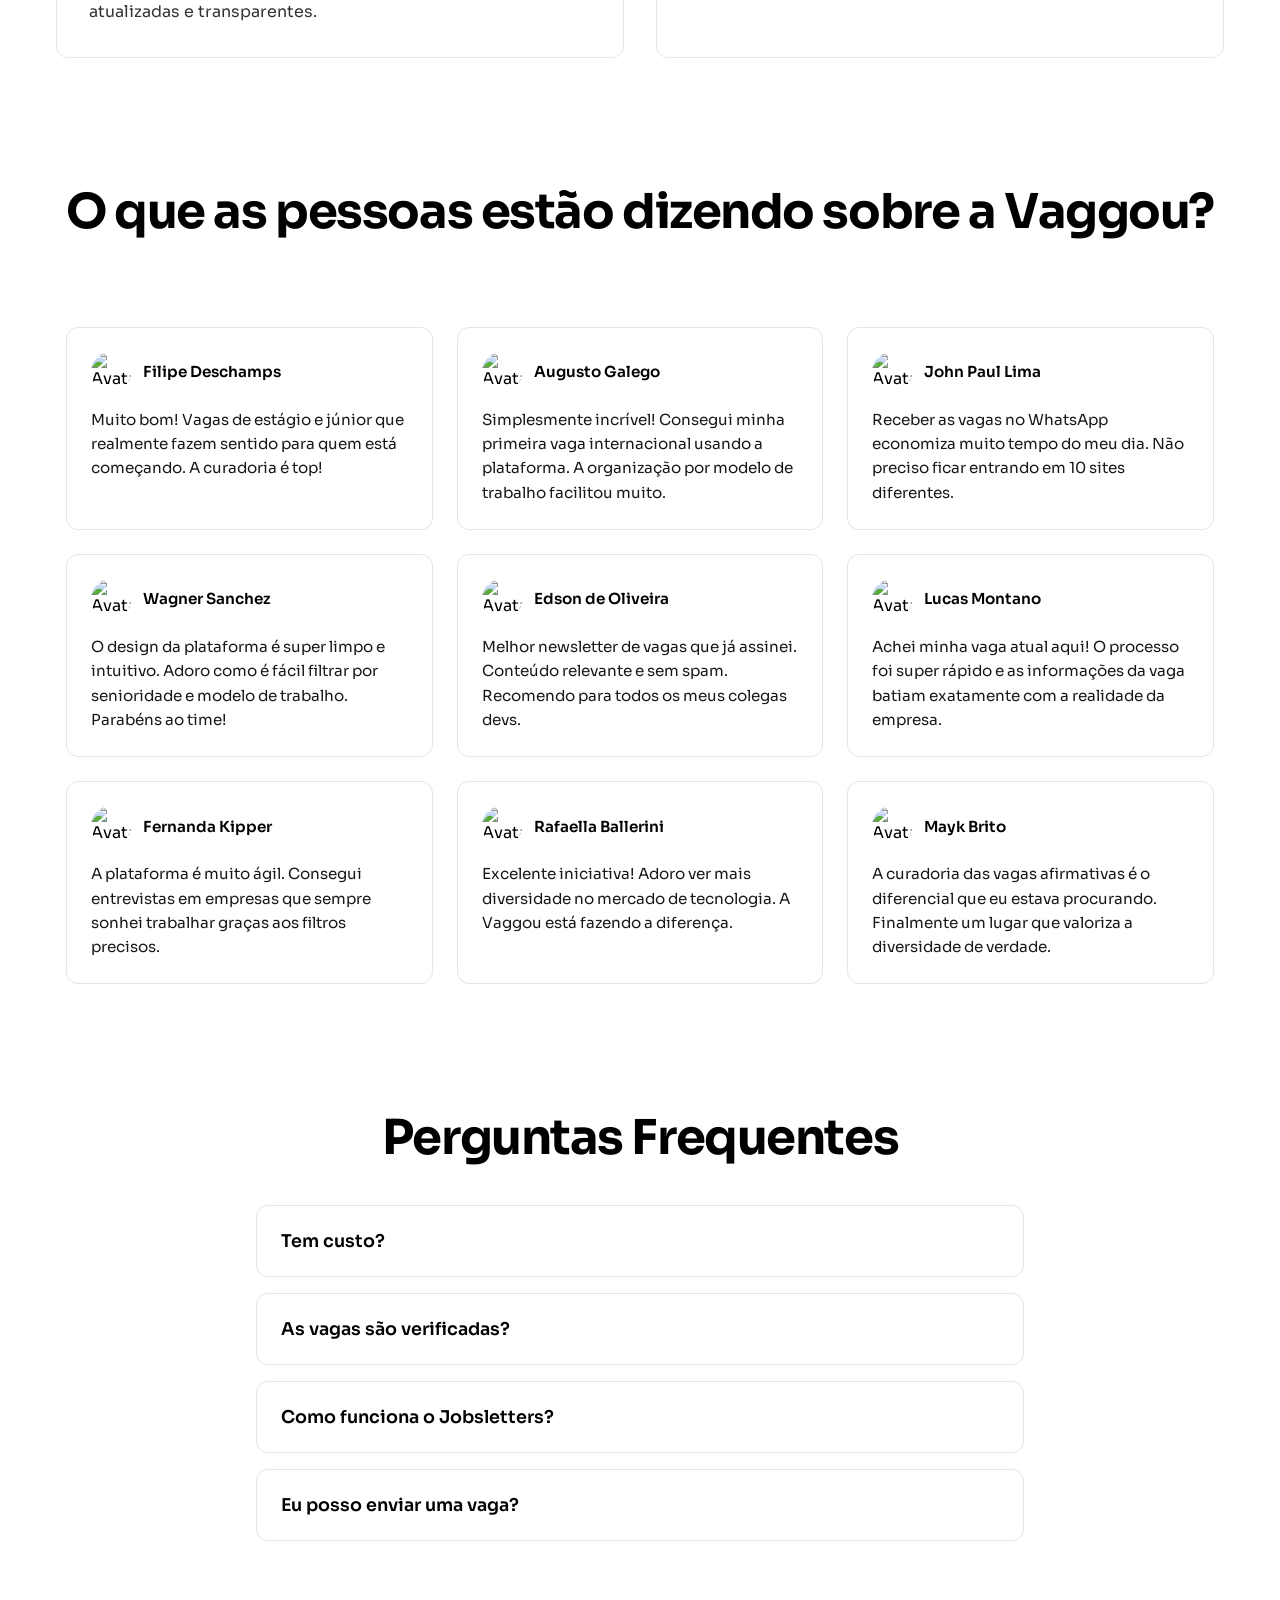
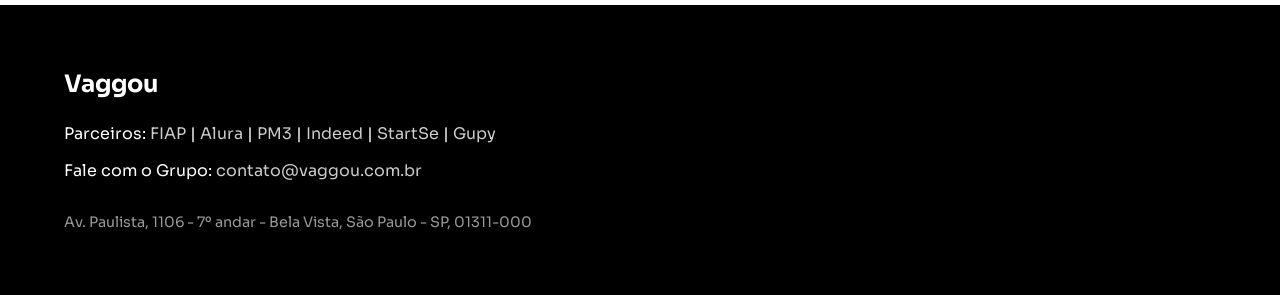
==== commit 8943e357: "Merge pull request #8 from matheusaudibert/main feat: nova logo" ====
--- a/public/index.html
+++ b/public/index.html
@@ -4,11 +4,7 @@
   <meta charset="UTF-8">
   <meta name="viewport" content="width=device-width, initial-scale=1.0">
   <title>Vaggou</title>
-  <link rel="icon" href="data:image/svg+xml,
-  <svg xmlns='http://www.w3.org/2000/svg' viewBox='0 0 100 100'>
-    <text y='.9em' font-size='90'>💼</text>
-  </svg>">
-
+  <link rel="shortcut icon" href="images/favicon.ico" type="image/x-icon">
   <meta name="description" content="Acompanhe as melhores vagas de tecnologia, filtradas e atualizadas diariamente.">
   <meta property="og:title" content="Vaggou" />
   <meta property="og:description" content="Acompanhe as melhores vagas de tecnologia, filtradas e atualizadas diariamente." />
@@ -39,7 +35,7 @@
 
   <nav>
     <div class="nav-esquerda">
-      <div class="logo"><a href="index.html">Vaggou</a></div>
+      <div class="logo"><a href="index.html"><i class="ph-fill ph-compass"></i> Vaggou</a></div>
       <ul class="links-nav">
         <li><a href="pages/vagas.html">Vagas</a></li>
         <li><a href="pages/jobsletter.html">Jobsletter</a></li>
@@ -233,28 +229,33 @@
   <!-- COMO FUNCIONA -->
 
   <section class="secao-padrao">
-    <h2>Como funciona?</h2>
+    <h2>O problema e como resolvemos?</h2>
     <div class="grid-funcionamento">
+
       <div class="card-funcionamento">
         <span class="passo-numero">1</span>
-        <h3>Escolha suas preferências</h3>
-        <p>Defina sua área, nível e modelo de trabalho. A plataforma organiza tudo para você automaticamente.</p>
-      </div>
+        <h3>O problema</h3>
+        <p>As vagas de tecnologia estão espalhadas em LinkedIn, Gupy, Indeed, grupos de WhatsApp e Telegram, sites de empresas e até posts informais. Isso torna a busca cansativa, confusa e cheia de vagas desatualizadas.</p>
+      </div>
+
       <div class="card-funcionamento">
         <span class="passo-numero">2</span>
-        <h3>Encontre a vaga ideal</h3>
-        <p>As oportunidades chegam filtradas e prontas para serem avaliadas.</p>
-      </div>
+        <h3>A dificuldade</h3>
+        <p>Além da fragmentação, muitos profissionais enfrentam vagas sem salário, descrições vagas, empresas não verificadas e oportunidades irreais ou duplicadas.</p>
+      </div>
+
       <div class="card-funcionamento">
         <span class="passo-numero">3</span>
-        <h3>Candidate-se com poucos cliques</h3>
-        <p>Abra a vaga, veja os detalhes essenciais e aplique sem perder tempo. Tudo rápido, fácil e livre de spam.</p>
-      </div>
+        <h3>A solução: Vaggou</h3>
+        <p>A Vaggou centraliza vagas de todas essas fontes em um único portal, aplicando curadoria humana e conjunto com inteligência artificial para garantir somente vagas reais, atualizadas e transparentes.</p>
+      </div>
+
       <div class="card-funcionamento">
         <span class="passo-numero">Bônus</span>
-        <h3>Inscreva-se na nossa Jobletters</h3>
-        <p>Receba as melhores vagas diretamente no seu Whatsapp.</p>
-      </div>
+        <h3>Vagas filtradas direto no WhatsApp</h3>
+        <p>Com a Jobletters, você recebe diariamente no WhatsApp apenas as melhores vagas selecionadas, sem spam e sem perda de tempo.</p>
+      </div>
+
     </div>
   </section>
 
@@ -448,8 +449,8 @@
     <div class="footer-content">
       <div class="footer-logo">Vaggou</div>
       <div class="footer-links">
-        
-        +
+        Parceiros: <a href="https://www.fiap.com.br/">FIAP</a> | <a href="https://www.alura.com.br/">Alura</a>  | <a href="https://pm3.com.br/">PM3</a> | <a href="https://br.indeed.com/">Indeed</a> | <a href="https://www.startse.com/">StartSe</a> | <a href="https://www.gupy.io/">Gupy</a>
+      </div>
       <div class="footer-contact">
         Fale com o Grupo: <a href="mailto:contato@vaggou.com.br">contato@vaggou.com.br</a>
       </div>
--- a/public/styles/style.css
+++ b/public/styles/style.css
@@ -41,6 +41,31 @@
   flex-direction: column;
 }
 
+.logo {
+  display: flex;
+  align-items: center;
+  justify-content: center;
+  gap: 8px;            
+}
+
+.logo a {
+  display: flex;
+  align-items: center; 
+  gap: 6px;
+  text-decoration: none;
+  font-size: 1.4rem;
+  font-weight: 600;
+  color: var(--texto, #fff);
+}
+
+.logo i {
+  font-size: 1.5rem;
+  line-height: 1;
+  display: flex;
+  align-items: center;
+  justify-content: center;
+}
+
 /* Tipografia */
 h1 {
   cursor: default;
@@ -376,6 +401,7 @@
   width: 100%;
   overflow: hidden;
   margin: 0 auto;
+  margin-bottom: 25px;
   max-width: 100%;
   display: flex;
   justify-content: center;
@@ -473,7 +499,7 @@
 /* Grid de cards de funcionamento */
 .grid-funcionamento {
   display: grid;
-  grid-template-columns: repeat(auto-fit, minmax(280px, 1fr));
+  grid-template-columns: repeat(auto-fit, minmax(400px, 1fr));
   gap: 2rem;
   width: 100%;
   margin-top: 3rem;
@@ -911,9 +937,9 @@
 }
 
 /* Container principal do formulário */
-.container-jobsletter {
-  width: 100%;
-  max-width: 700px;
+.container {
+  width: 100%;
+  max-width: 1200px;
   background-color: var(--bg-color);
   border: 1px solid var(--border-color);
   border-radius: 16px;
@@ -1141,7 +1167,7 @@
     gap: 1rem;
   }
   
-  .container-jobsletter {
+  .container {
     padding: 1.5rem;
   }
 }
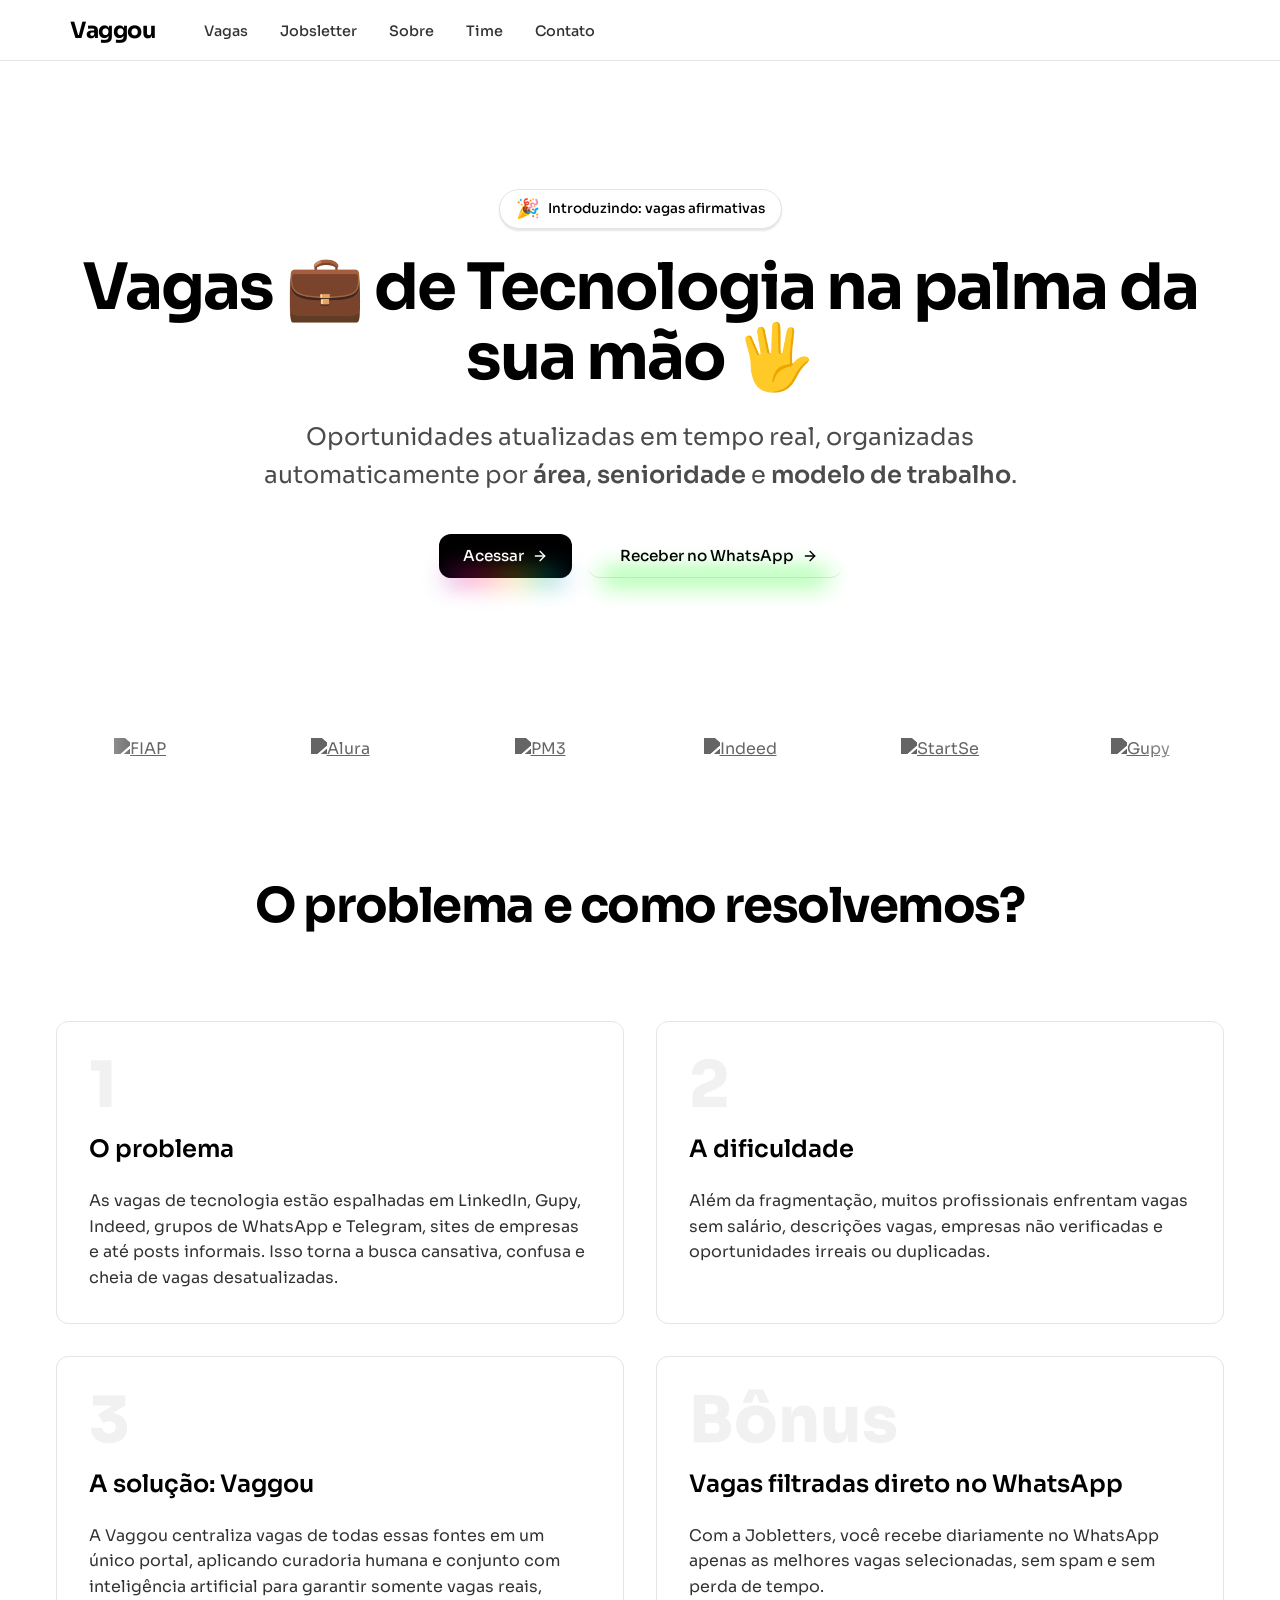
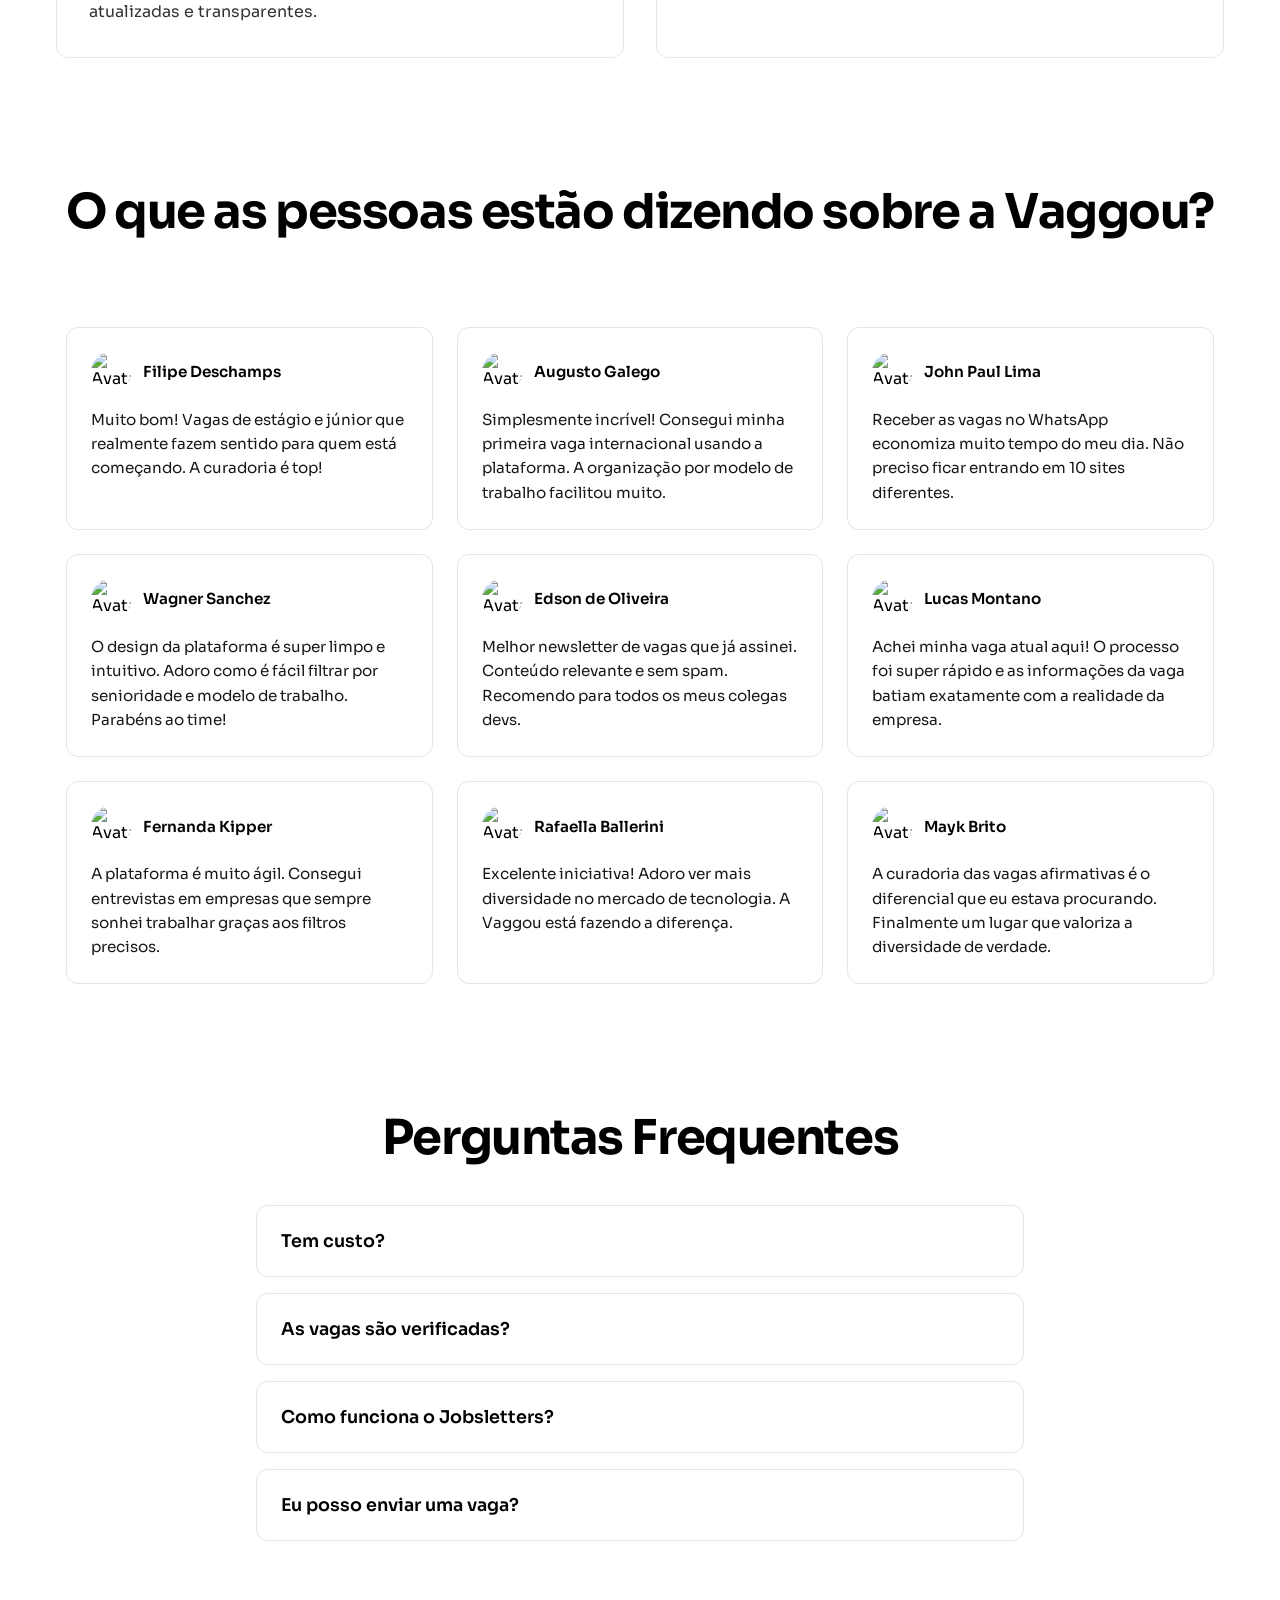
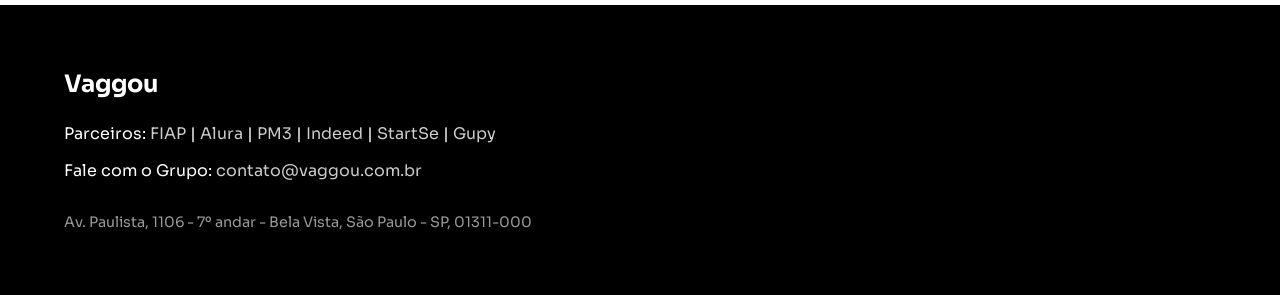
==== commit 59bc9b86: "Merge pull request #9 from matheusaudibert/main projeto concluído!" ====
--- a/public/index.html
+++ b/public/index.html
@@ -35,7 +35,7 @@
 
   <nav>
     <div class="nav-esquerda">
-      <div class="logo"><a href="index.html"><i class="ph-fill ph-compass"></i> Vaggou</a></div>
+      <div class="logo"><a href="index.html"><i class="ph-fill ph-compass"></i>Vaggou</a></div>
       <ul class="links-nav">
         <li><a href="pages/vagas.html">Vagas</a></li>
         <li><a href="pages/jobsletter.html">Jobsletter</a></li>
--- a/public/styles/style.css
+++ b/public/styles/style.css
@@ -54,7 +54,7 @@
   gap: 6px;
   text-decoration: none;
   font-size: 1.4rem;
-  font-weight: 600;
+  font-weight: 700;
   color: var(--texto, #fff);
 }
 
